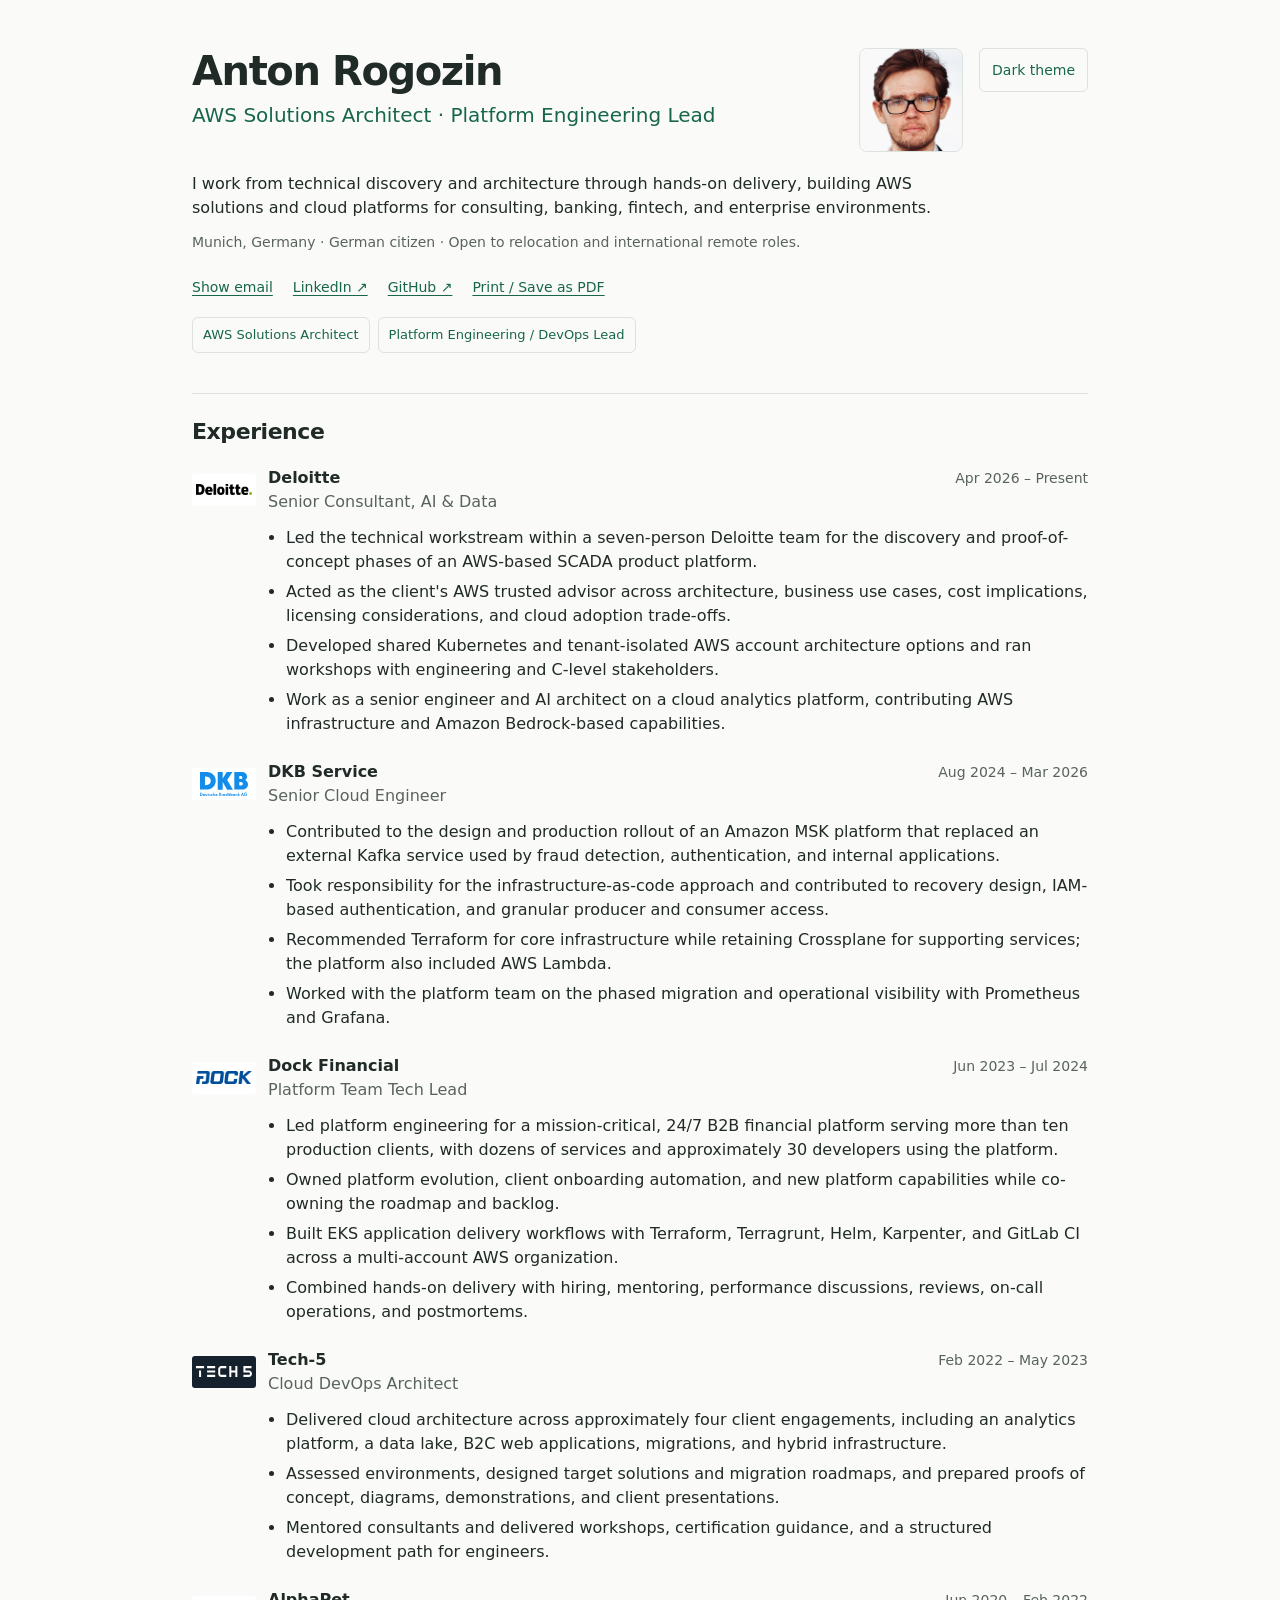
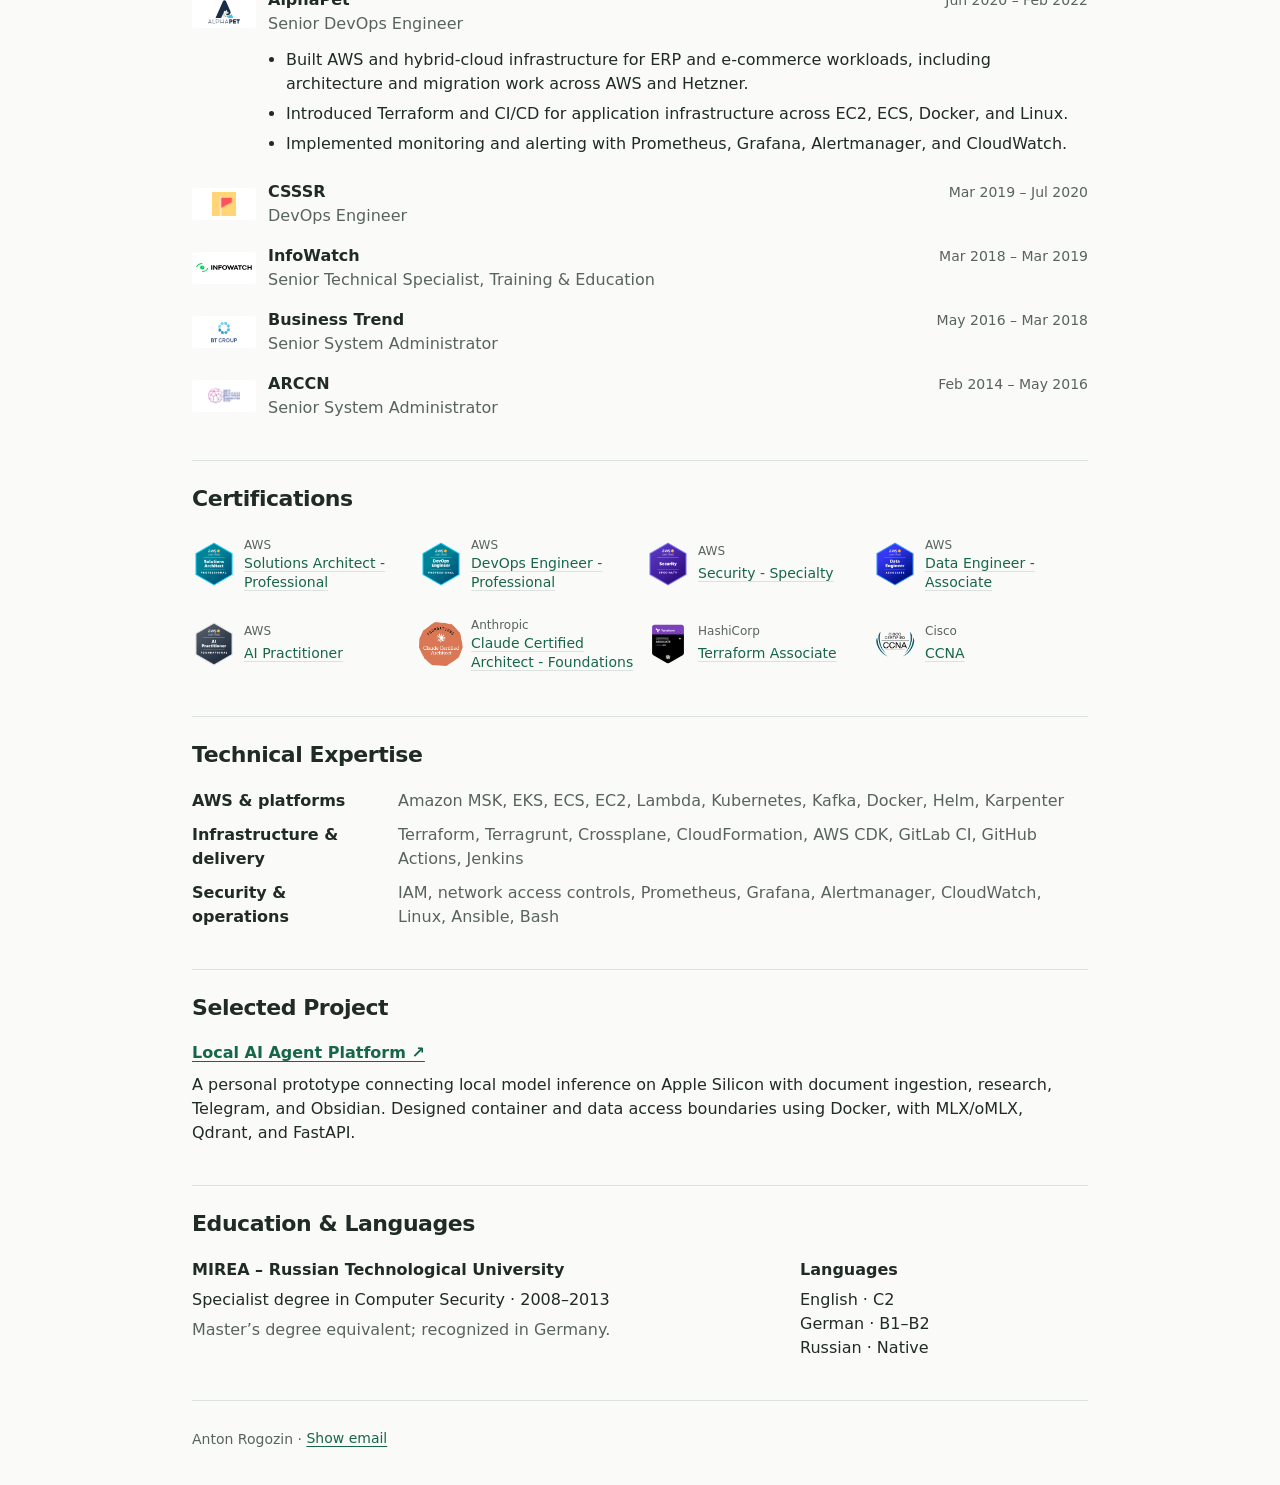
==== index.html @ 915482ad "feat: enrich role-focused CV experience" ====
<!doctype html>
<html lang="en">
  <head>
    <meta charset="utf-8">
    <meta name="viewport" content="width=device-width, initial-scale=1">
    <meta name="description" content="Anton Rogozin - AWS Solutions Architect and Platform Engineering Lead with hands-on cloud delivery and technical leadership experience.">
    <meta name="theme-color" content="#0b0f14">
    <meta http-equiv="Content-Security-Policy" content="default-src 'self'; script-src 'self'; style-src 'self'; img-src 'self' data:; font-src 'self'; connect-src 'none'; object-src 'none'; base-uri 'self'; form-action 'self'; upgrade-insecure-requests">
    <meta property="og:type" content="profile">
    <meta property="og:title" content="Anton Rogozin - AWS Solutions Architect and Platform Engineering Lead">
    <meta property="og:description" content="AWS solution architecture, platform engineering, DevOps leadership, and hands-on cloud delivery.">
    <meta property="og:url" content="https://aarogozin.github.io/cv/">
    <meta name="twitter:card" content="summary">
    <title>Anton Rogozin - AWS Solutions Architect and Platform Engineering Lead</title>
    <link rel="icon" href="favicon.svg" type="image/svg+xml">
    <link rel="stylesheet" href="styles.css?v=3">
    <script defer src="app.js"></script>
  </head>
  <body>
    <a class="skip-link" href="#main">Skip to content</a>
    <main id="main" class="resume">
      <header class="profile" id="top">
        <div class="profile-heading"><div><h1>Anton Rogozin</h1><p class="subtitle">AWS Solutions Architect · Platform Engineering Lead</p></div><div class="profile-actions"><img class="profile-photo" src="assets/profile/anton-rogozin.png" alt="Portrait of Anton Rogozin" width="852" height="1052" decoding="async" fetchpriority="high"><button class="theme-toggle" type="button" aria-label="Switch to dark theme" aria-pressed="false">Dark theme</button></div></div>
        <p class="intro">I work from technical discovery and architecture through hands-on delivery, building AWS solutions and cloud platforms for consulting, banking, fintech, and enterprise environments.</p>
        <p class="location">Munich, Germany · German citizen · Open to relocation and international remote roles.</p>
        <div class="contacts"><button type="button" class="email-button">Show email</button><a href="https://www.linkedin.com/in/anton-rogozin" target="_blank" rel="noopener noreferrer">LinkedIn ↗</a><a href="https://github.com/aarogozin" target="_blank" rel="noopener noreferrer">GitHub ↗</a><button type="button" class="print-button">Print / Save as PDF</button></div>
        <nav class="versions" aria-label="Focused CV versions"><a href="solutions-architect.html">AWS Solutions Architect</a><a href="platform-engineering.html">Platform Engineering / DevOps Lead</a></nav>
      </header>
      <section id="experience" aria-labelledby="experience-title"><h2 id="experience-title">Experience</h2>
        <article class="role">
          <div class="role-heading"><span class="company-logo"><img src="assets/companies/deloitte.png" alt="" width="64" height="32" loading="lazy"></span><div class="role-title"><h3>Deloitte</h3><p>Senior Consultant, AI & Data</p></div><p class="dates">Apr 2026 – Present</p></div>
          <ul><li>Led the technical workstream within a seven-person Deloitte team for the discovery and proof-of-concept phases of an AWS-based SCADA product platform.</li><li>Acted as the client's AWS trusted advisor across architecture, business use cases, cost implications, licensing considerations, and cloud adoption trade-offs.</li><li>Developed shared Kubernetes and tenant-isolated AWS account architecture options and ran workshops with engineering and C-level stakeholders.</li><li>Work as a senior engineer and AI architect on a cloud analytics platform, contributing AWS infrastructure and Amazon Bedrock-based capabilities.</li></ul>
        </article>
        <article class="role">
          <div class="role-heading"><span class="company-logo"><img src="assets/companies/dkb.svg" alt="" width="64" height="32" loading="lazy"></span><div class="role-title"><h3>DKB Service</h3><p>Senior Cloud Engineer</p></div><p class="dates">Aug 2024 – Mar 2026</p></div>
          <ul><li>Contributed to the design and production rollout of an Amazon MSK platform that replaced an external Kafka service used by fraud detection, authentication, and internal applications.</li><li>Took responsibility for the infrastructure-as-code approach and contributed to recovery design, IAM-based authentication, and granular producer and consumer access.</li><li>Recommended Terraform for core infrastructure while retaining Crossplane for supporting services; the platform also included AWS Lambda.</li><li>Worked with the platform team on the phased migration and operational visibility with Prometheus and Grafana.</li></ul>
        </article>
        <article class="role">
          <div class="role-heading"><span class="company-logo"><img src="assets/companies/dock.png" alt="" width="64" height="32" loading="lazy"></span><div class="role-title"><h3>Dock Financial</h3><p>Platform Team Tech Lead</p></div><p class="dates">Jun 2023 – Jul 2024</p></div>
          <ul><li>Led platform engineering for a mission-critical, 24/7 B2B financial platform serving more than ten production clients, with dozens of services and approximately 30 developers using the platform.</li><li>Owned platform evolution, client onboarding automation, and new platform capabilities while co-owning the roadmap and backlog.</li><li>Built EKS application delivery workflows with Terraform, Terragrunt, Helm, Karpenter, and GitLab CI across a multi-account AWS organization.</li><li>Combined hands-on delivery with hiring, mentoring, performance discussions, reviews, on-call operations, and postmortems.</li></ul>
        </article>
        <article class="role">
          <div class="role-heading"><span class="company-logo logo-dark"><img src="assets/companies/tech5.svg" alt="" width="64" height="32" loading="lazy"></span><div class="role-title"><h3>Tech-5</h3><p>Cloud DevOps Architect</p></div><p class="dates">Feb 2022 – May 2023</p></div>
          <ul><li>Delivered cloud architecture across approximately four client engagements, including an analytics platform, a data lake, B2C web applications, migrations, and hybrid infrastructure.</li><li>Assessed environments, designed target solutions and migration roadmaps, and prepared proofs of concept, diagrams, demonstrations, and client presentations.</li><li>Mentored consultants and delivered workshops, certification guidance, and a structured development path for engineers.</li></ul>
        </article>
        <article class="role">
          <div class="role-heading"><span class="company-logo"><img src="assets/companies/alphapet.svg" alt="" width="64" height="32" loading="lazy"></span><div class="role-title"><h3>AlphaPet</h3><p>Senior DevOps Engineer</p></div><p class="dates">Jun 2020 – Feb 2022</p></div>
          <ul><li>Built AWS and hybrid-cloud infrastructure for ERP and e-commerce workloads, including architecture and migration work across AWS and Hetzner.</li><li>Introduced Terraform and CI/CD for application infrastructure across EC2, ECS, Docker, and Linux.</li><li>Implemented monitoring and alerting with Prometheus, Grafana, Alertmanager, and CloudWatch.</li></ul>
        </article>
        <div class="earlier-roles">
          <article class="role-heading earlier-role"><span class="company-logo"><img src="assets/companies/csssr.png" alt="" width="64" height="32" loading="lazy"></span><div class="role-title"><h3>CSSSR</h3><p>DevOps Engineer</p></div><p class="dates">Mar 2019 – Jul 2020</p></article>
          <article class="role-heading earlier-role"><span class="company-logo"><img src="assets/companies/infowatch.svg" alt="" width="64" height="32" loading="lazy"></span><div class="role-title"><h3>InfoWatch</h3><p>Senior Technical Specialist, Training & Education</p></div><p class="dates">Mar 2018 – Mar 2019</p></article>
          <article class="role-heading earlier-role"><span class="company-logo"><img src="assets/companies/business-trend.png" alt="" width="64" height="32" loading="lazy"></span><div class="role-title"><h3>Business Trend</h3><p>Senior System Administrator</p></div><p class="dates">May 2016 – Mar 2018</p></article>
          <article class="role-heading earlier-role"><span class="company-logo"><img src="assets/companies/arccn.png" alt="" width="64" height="32" loading="lazy"></span><div class="role-title"><h3>ARCCN</h3><p>Senior System Administrator</p></div><p class="dates">Feb 2014 – May 2016</p></article>
        </div>
      </section>
      <section id="credentials" aria-labelledby="credentials-title"><h2 id="credentials-title">Certifications</h2><div class="certifications"><ul>
              <li><a class="cert-card" href="https://www.credly.com/org/amazon-web-services/badge/aws-certified-solutions-architect-professional" target="_blank" rel="noopener noreferrer"><span class="badge-image"><img src="assets/badges/aws-solutions-architect.png" alt="" width="600" height="600" loading="lazy"></span><strong>AWS</strong><span>Solutions Architect - Professional</span></a></li>
              <li><a class="cert-card" href="https://www.credly.com/org/amazon-web-services/badge/aws-certified-devops-engineer-professional" target="_blank" rel="noopener noreferrer"><span class="badge-image"><img src="assets/badges/aws-devops.png" alt="" width="600" height="600" loading="lazy"></span><strong>AWS</strong><span>DevOps Engineer - Professional</span></a></li>
              <li><a class="cert-card" href="https://www.credly.com/org/amazon-web-services/badge/aws-certified-security-specialty" target="_blank" rel="noopener noreferrer"><span class="badge-image"><img src="assets/badges/aws-security.png" alt="" width="600" height="600" loading="lazy"></span><strong>AWS</strong><span>Security - Specialty</span></a></li>
              <li><a class="cert-card" href="https://www.credly.com/org/amazon-web-services/badge/aws-certified-data-engineer-associate" target="_blank" rel="noopener noreferrer"><span class="badge-image"><img src="assets/badges/aws-data-engineer.png" alt="" width="600" height="600" loading="lazy"></span><strong>AWS</strong><span>Data Engineer - Associate</span></a></li>
              <li><a class="cert-card" href="https://www.credly.com/org/amazon-web-services/badge/aws-certified-ai-practitioner" target="_blank" rel="noopener noreferrer"><span class="badge-image"><img src="assets/badges/aws-ai-practitioner.png" alt="" width="600" height="600" loading="lazy"></span><strong>AWS</strong><span>AI Practitioner</span></a></li>
              <li><a class="cert-card" href="https://www.credly.com/org/anthropic/badge/claude-certified-architect-foundations" target="_blank" rel="noopener noreferrer"><span class="badge-image"><img src="assets/badges/claude-architect-foundations.png" alt="" width="604" height="604" loading="lazy"></span><strong>Anthropic</strong><span>Claude Certified Architect - Foundations</span></a></li>
              <li><a class="cert-card" href="https://developer.hashicorp.com/certifications/infrastructure-automation" target="_blank" rel="noopener noreferrer"><span class="badge-image badge-wide"><img src="assets/badges/terraform.png" alt="" width="672" height="352" loading="lazy"></span><strong>HashiCorp</strong><span>Terraform Associate</span></a></li>
              <li><a class="cert-card" href="https://www.credly.com/org/cisco/badge/ccna" target="_blank" rel="noopener noreferrer"><span class="badge-image"><img src="assets/badges/ccna.png" alt="" width="600" height="600" loading="lazy"></span><strong>Cisco</strong><span>CCNA</span></a></li>
            </ul></div></section>
      <section id="expertise" aria-labelledby="expertise-title"><h2 id="expertise-title">Technical Expertise</h2>
        <dl class="expertise">
          <div><dt>AWS & platforms</dt><dd>Amazon MSK, EKS, ECS, EC2, Lambda, Kubernetes, Kafka, Docker, Helm, Karpenter</dd></div>
          <div><dt>Infrastructure & delivery</dt><dd>Terraform, Terragrunt, Crossplane, CloudFormation, AWS CDK, GitLab CI, GitHub Actions, Jenkins</dd></div>
          <div><dt>Security & operations</dt><dd>IAM, network access controls, Prometheus, Grafana, Alertmanager, CloudWatch, Linux, Ansible, Bash</dd></div>
        </dl>
      </section>
      <section id="projects" aria-labelledby="projects-title"><h2 id="projects-title">Selected Project</h2>
        <h3><a href="https://github.com/aarogozin/mlx-to-isolated-hermes" target="_blank" rel="noopener noreferrer">Local AI Agent Platform ↗</a></h3>
        <p>A personal prototype connecting local model inference on Apple Silicon with document ingestion, research, Telegram, and Obsidian. Designed container and data access boundaries using Docker, with MLX/oMLX, Qdrant, and FastAPI.</p>
      </section>
      <section id="education" aria-labelledby="education-title"><h2 id="education-title">Education & Languages</h2>
        <div class="education-grid"><div><h3>MIREA – Russian Technological University</h3><p>Specialist degree in Computer Security · 2008–2013</p><p class="muted">Master’s degree equivalent; recognized in Germany.</p></div><div><h3>Languages</h3><p>English · C2<br>German · B1–B2<br>Russian · Native</p></div></div>
      </section>
      <footer><p>Anton Rogozin · <button type="button" class="email-button">Show email</button></p></footer>
    </main>
  </body>
</html>
---- styles.css ----
:root {
  color-scheme: light;
  --bg: #fafbf9; --text: #202a26; --muted: #59635e; --accent: #17664c;
  --visited: #535b78; --line: #dce2dd; --hover: #eef3ef;
  --space-section: 40px;
  font-family: system-ui, -apple-system, BlinkMacSystemFont, "Segoe UI", sans-serif;
}
:root[data-theme="dark"] {
  color-scheme: dark;
  --bg: #141b18; --text: #e6ece8; --muted: #aab8b0; --accent: #8ed3b4;
  --visited: #b8bfdc; --line: #35423a; --hover: #233229;
}
* { box-sizing: border-box; }
body { margin: 0; background: var(--bg); color: var(--text); font-size: 16px; line-height: 1.5; }
.resume { max-width: 960px; margin: 0 auto; padding: 48px 32px 24px; }
a { color: var(--accent); text-decoration-thickness: 1px; text-underline-offset: 3px; }
a:visited { color: var(--visited); }
a:hover { text-decoration-thickness: 2px; }
button { font: inherit; color: var(--accent); background: transparent; cursor: pointer; }
a:focus-visible, button:focus-visible { outline: 2px solid var(--accent); outline-offset: 4px; border-radius: 2px; }
.skip-link { position: fixed; top: -80px; left: 16px; padding: 12px; background: var(--bg); z-index: 2; }
.skip-link:focus { top: 12px; }
h1, h2, h3, p { margin: 0; }
h1 { font-size: 40px; line-height: 1.15; letter-spacing: -.035em; font-weight: 700; }
h2 { font-size: 22px; line-height: 1.25; letter-spacing: -.02em; margin-bottom: 20px; }
h3 { font-size: 16px; line-height: 1.5; font-weight: 650; }
.profile-heading { display: flex; justify-content: space-between; gap: 24px; align-items: flex-start; }
.profile-actions { display: flex; align-items: flex-start; gap: 16px; flex-shrink: 0; }
.profile-photo { width: 104px; height: 104px; display: block; object-fit: cover; object-position: 50% 34%; border-radius: 8px; border: 1px solid var(--line); background: #fff; }
.subtitle { font-size: 20px; color: var(--accent); margin-top: 6px; }
.theme-toggle { border: 1px solid var(--line); border-radius: 6px; padding: 8px 12px; min-height: 44px; white-space: nowrap; font-size: 14px; }
.theme-toggle:hover, .theme-toggle:active { background: var(--hover); }
.intro { max-width: 76ch; margin-top: 20px; }
.location { margin-top: 12px; color: var(--muted); font-size: 14px; max-width: 85ch; }
.contacts { display: flex; flex-wrap: wrap; align-items: center; gap: 0 20px; margin-top: 12px; }
.contacts a, .contacts button, footer .email-button, .print-button { min-height: 44px; display: inline-flex; align-items: center; font-size: 14px; }
.versions { display: flex; flex-wrap: wrap; gap: 8px; margin-top: 8px; }
.versions a { display: inline-flex; align-items: center; min-height: 36px; padding: 5px 10px; border: 1px solid var(--line); border-radius: 6px; font-size: 13px; text-decoration: none; }
.versions a:hover, .versions a[aria-current="page"] { background: var(--hover); border-color: var(--accent); }
.print-button { border: 0; padding: 0; text-decoration: underline; text-underline-offset: 3px; }
.email-button { border: 0; padding: 0; color: var(--accent); background: transparent; cursor: pointer; text-decoration: underline; text-underline-offset: 3px; }
section { margin-top: var(--space-section); padding-top: 24px; border-top: 1px solid var(--line); }
.role + .role { margin-top: 24px; }
.role-heading { display: grid; grid-template-columns: 64px minmax(0, 1fr) auto; align-items: center; gap: 12px; }
.role-title p { color: var(--muted); }
.dates { color: var(--muted); font-size: 14px; font-variant-numeric: tabular-nums; white-space: nowrap; align-self: start; padding-top: 2px; }
.company-logo { width: 64px; height: 32px; padding: 4px; display: flex; justify-content: center; align-items: center; background: #fff; border-radius: 3px; }
.company-logo img { width: 100%; height: 100%; object-fit: contain; }
.logo-dark { background: #15212d; }
.role ul { margin: 12px 0 0 76px; padding-left: 18px; }
.role li + li { margin-top: 6px; }
.earlier-roles { margin-top: 24px; display: grid; gap: 16px; }
.certifications ul { list-style: none; padding: 0; margin: 0; display: grid; grid-template-columns: repeat(4, minmax(0, 1fr)); gap: 16px 12px; }
.cert-card { display: grid; grid-template-columns: 44px minmax(0, 1fr); column-gap: 8px; align-content: center; min-height: 64px; text-decoration: none; }
.cert-card > strong { font-size: 12px; color: var(--muted); font-weight: 500; }
.cert-card > span:last-child { grid-column: 2; font-size: 14px; line-height: 1.35; text-decoration: underline; text-decoration-color: var(--line); text-underline-offset: 3px; }
.cert-card:hover > span:last-child { text-decoration-color: currentColor; }
.badge-image { grid-row: 1 / span 2; width: 44px; height: 44px; align-self: center; display: flex; align-items: center; justify-content: center; overflow: hidden; }
.badge-image img { width: 44px; height: 44px; object-fit: contain; flex-shrink: 0; }
.badge-wide img { width: 84px; }
.expertise { margin: 0; display: grid; gap: 10px; }
.expertise > div { display: grid; grid-template-columns: 190px minmax(0, 1fr); gap: 16px; }
dt { font-weight: 650; }
dd { margin: 0; color: var(--muted); }
#projects > p { margin-top: 8px; }
.education-grid { display: grid; grid-template-columns: 2fr 1fr; gap: 32px; }
.education-grid p { margin-top: 6px; }
.muted { color: var(--muted); }
footer { margin-top: 40px; padding-top: 16px; border-top: 1px solid var(--line); color: var(--muted); font-size: 14px; }
footer a { display: inline-block; min-height: 44px; padding-top: 10px; }
@media (max-width: 900px) {
 .certifications ul { grid-template-columns: repeat(2, minmax(0, 1fr)); }
}
@media (max-width: 600px) {
 .resume { padding: 24px 20px; }
 h1 { font-size: 36px; }
 .profile-heading { gap: 12px; flex-wrap: wrap; }
 .profile-actions { width: 100%; order: -1; justify-content: space-between; align-items: center; }
 .profile-photo { width: 84px; height: 84px; }
 .theme-toggle { font-size: 12px; }
 .subtitle { font-size: 18px; }
 section { margin-top: 32px; padding-top: 20px; }
 .role-heading { grid-template-columns: 64px minmax(0, 1fr); gap: 4px 12px; }
 .company-logo { grid-row: 1 / span 2; }
 .dates { grid-column: 2; font-size: 13px; padding-top: 0; }
 .role ul { margin-left: 0; }
 .certifications ul { grid-template-columns: 1fr; gap: 10px; }
 .cert-card { min-height: 48px; }
 .expertise > div { grid-template-columns: 1fr; gap: 2px; }
 .education-grid { grid-template-columns: 1fr; gap: 20px; }
}
@page { size: A4; margin: 14mm; }
@media print {
 :root, :root[data-theme="dark"] { color-scheme: light; --bg: white; --text: #202a26; --muted: #404b45; --accent: #17664c; --visited: #17664c; --line: #bbb; }
 body { font-size: 10pt; line-height: 1.4; }
 .resume { padding: 0; max-width: none; }
 h1 { font-size: 26pt; }
 h2 { font-size: 14pt; margin-bottom: 10px; }
 h3 { font-size: 10pt; }
 .subtitle { font-size: 13pt; }
 .theme-toggle, .profile-photo, .print-button, .skip-link, .versions, footer { display: none; }
 .intro { margin-top: 10px; }
 .location, .dates, .contacts a { font-size: 9pt; }
 .contacts a { min-height: 0; }
 section { margin-top: 20px; padding-top: 12px; }
 .role + .role { margin-top: 16px; }
 .role, .earlier-role, .cert-card, .expertise > div, .education-grid > div { break-inside: avoid; }
 h2, h3, .role-heading { break-after: avoid; }
 .role ul { margin-top: 6px; }
 .role li + li { margin-top: 3px; }
 .certifications ul { grid-template-columns: repeat(4, minmax(0, 1fr)); gap: 8px; }
 .cert-card > span:last-child { font-size: 9pt; }
 .cert-card > strong { font-size: 8pt; }
 a { color: inherit; text-decoration: none; }
}
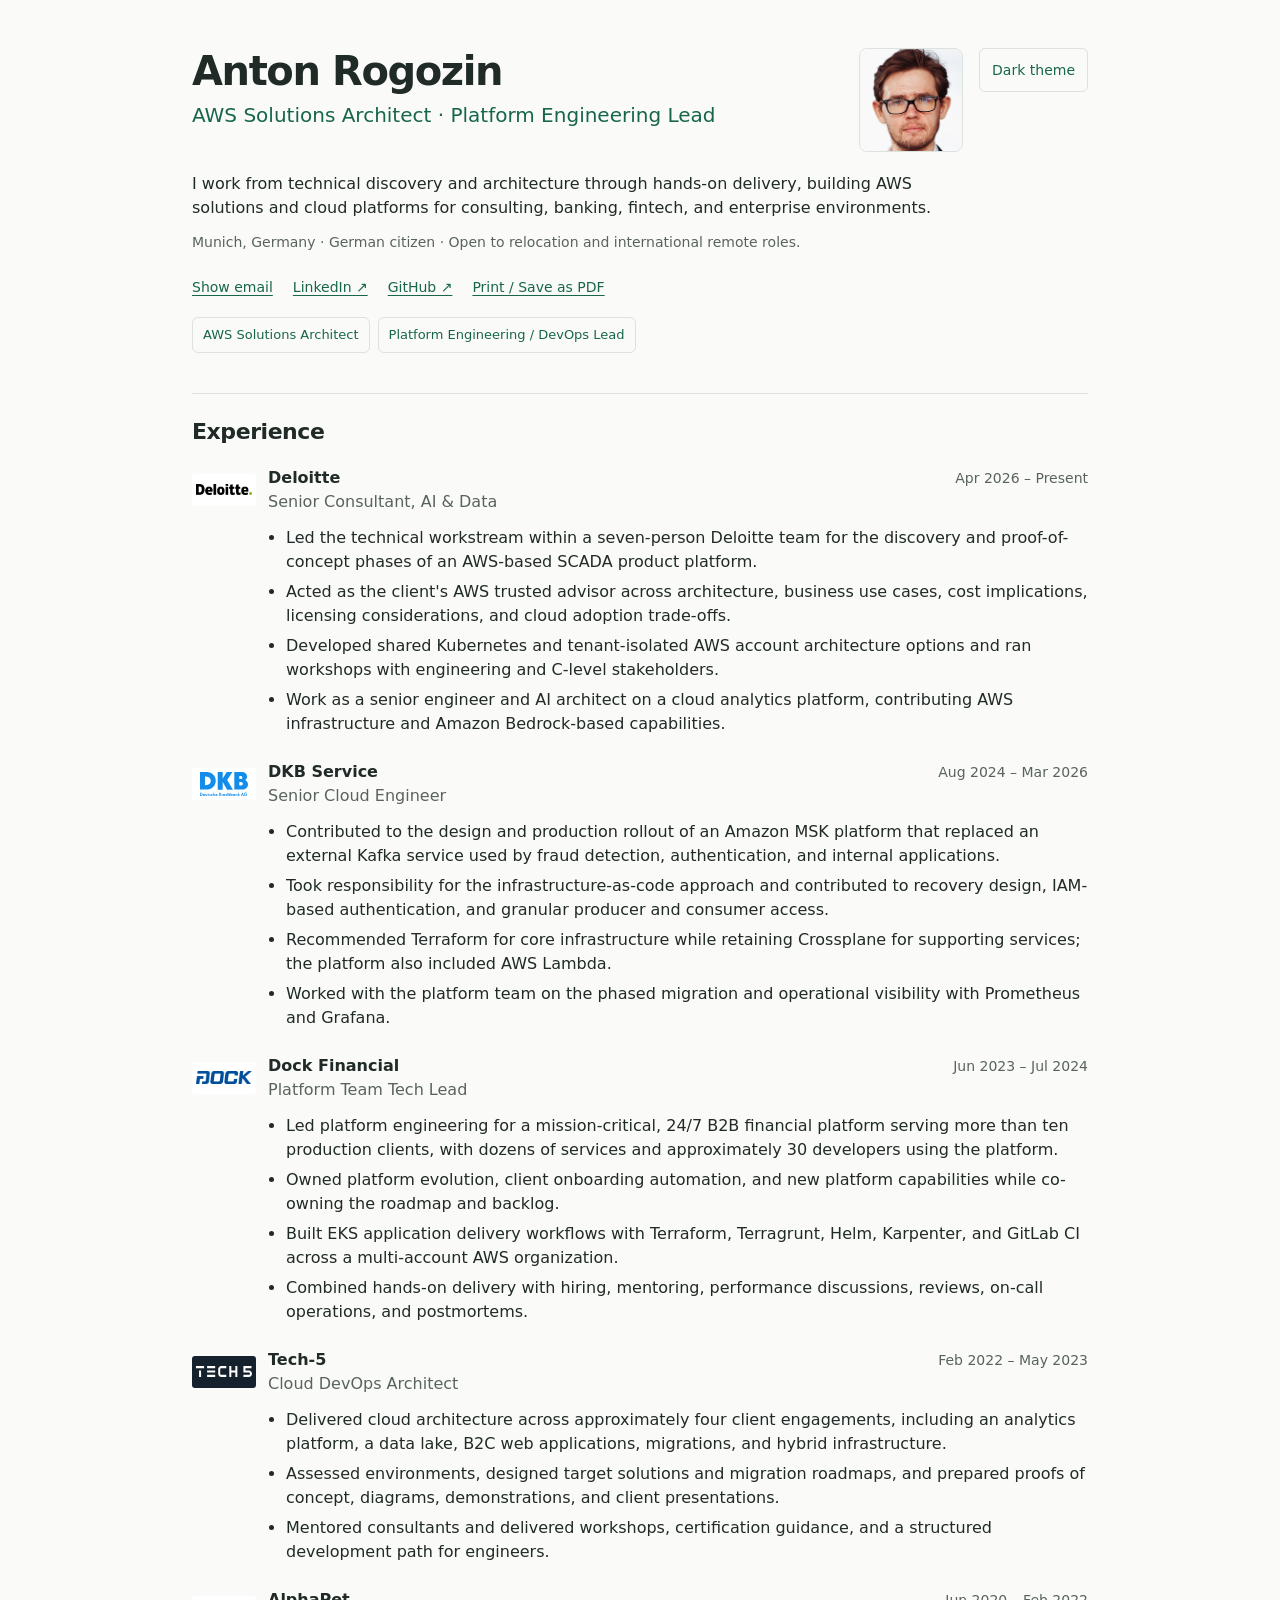
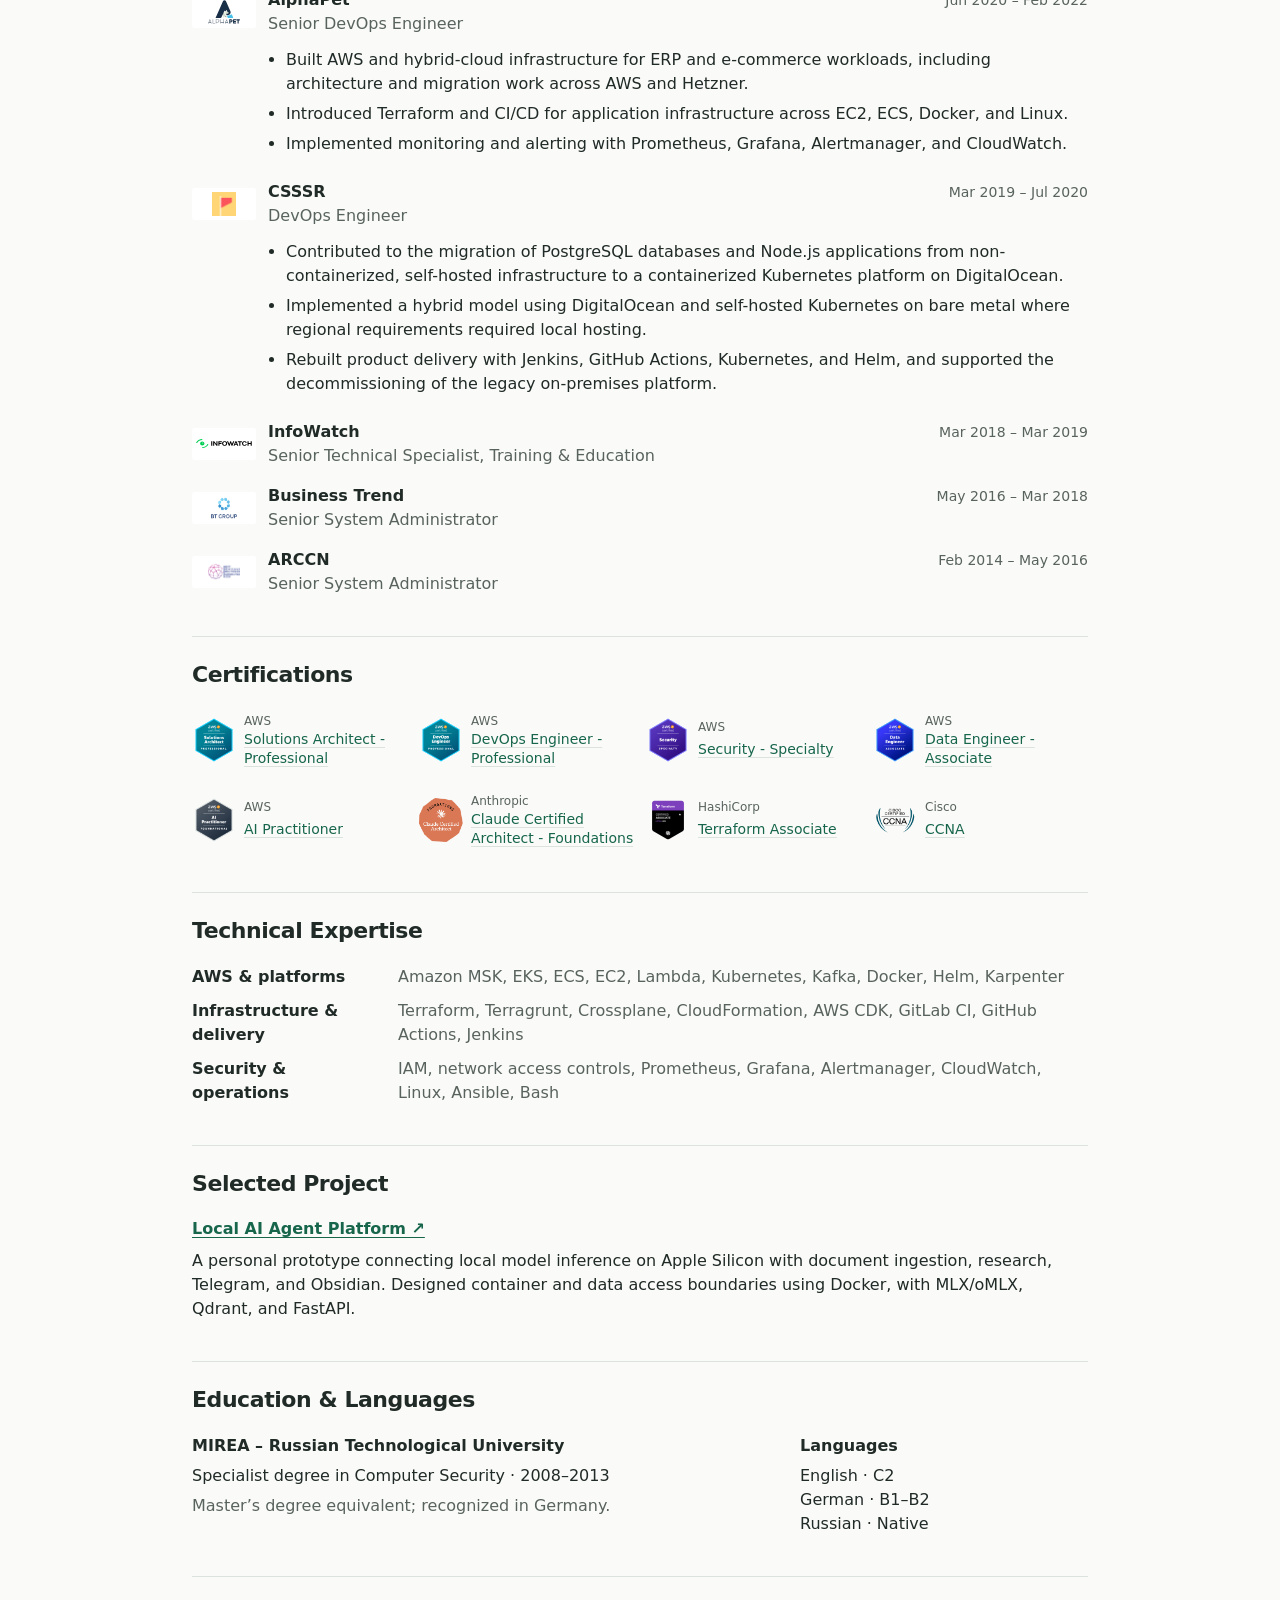
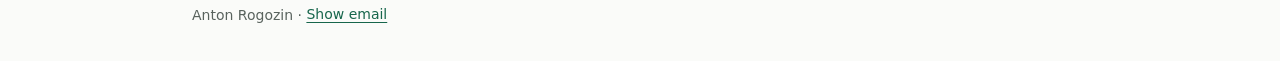
==== commit 25278d62: "feat: expand CSSSR migration experience" ====
--- a/index.html
+++ b/index.html
@@ -47,8 +47,8 @@
           <div class="role-heading"><span class="company-logo"><img src="assets/companies/alphapet.svg" alt="" width="64" height="32" loading="lazy"></span><div class="role-title"><h3>AlphaPet</h3><p>Senior DevOps Engineer</p></div><p class="dates">Jun 2020 – Feb 2022</p></div>
           <ul><li>Built AWS and hybrid-cloud infrastructure for ERP and e-commerce workloads, including architecture and migration work across AWS and Hetzner.</li><li>Introduced Terraform and CI/CD for application infrastructure across EC2, ECS, Docker, and Linux.</li><li>Implemented monitoring and alerting with Prometheus, Grafana, Alertmanager, and CloudWatch.</li></ul>
         </article>
+        <article class="role"><div class="role-heading"><span class="company-logo"><img src="assets/companies/csssr.png" alt="" width="64" height="32" loading="lazy"></span><div class="role-title"><h3>CSSSR</h3><p>DevOps Engineer</p></div><p class="dates">Mar 2019 – Jul 2020</p></div><ul><li>Contributed to the migration of PostgreSQL databases and Node.js applications from non-containerized, self-hosted infrastructure to a containerized Kubernetes platform on DigitalOcean.</li><li>Implemented a hybrid model using DigitalOcean and self-hosted Kubernetes on bare metal where regional requirements required local hosting.</li><li>Rebuilt product delivery with Jenkins, GitHub Actions, Kubernetes, and Helm, and supported the decommissioning of the legacy on-premises platform.</li></ul></article>
         <div class="earlier-roles">
-          <article class="role-heading earlier-role"><span class="company-logo"><img src="assets/companies/csssr.png" alt="" width="64" height="32" loading="lazy"></span><div class="role-title"><h3>CSSSR</h3><p>DevOps Engineer</p></div><p class="dates">Mar 2019 – Jul 2020</p></article>
           <article class="role-heading earlier-role"><span class="company-logo"><img src="assets/companies/infowatch.svg" alt="" width="64" height="32" loading="lazy"></span><div class="role-title"><h3>InfoWatch</h3><p>Senior Technical Specialist, Training & Education</p></div><p class="dates">Mar 2018 – Mar 2019</p></article>
           <article class="role-heading earlier-role"><span class="company-logo"><img src="assets/companies/business-trend.png" alt="" width="64" height="32" loading="lazy"></span><div class="role-title"><h3>Business Trend</h3><p>Senior System Administrator</p></div><p class="dates">May 2016 – Mar 2018</p></article>
           <article class="role-heading earlier-role"><span class="company-logo"><img src="assets/companies/arccn.png" alt="" width="64" height="32" loading="lazy"></span><div class="role-title"><h3>ARCCN</h3><p>Senior System Administrator</p></div><p class="dates">Feb 2014 – May 2016</p></article>
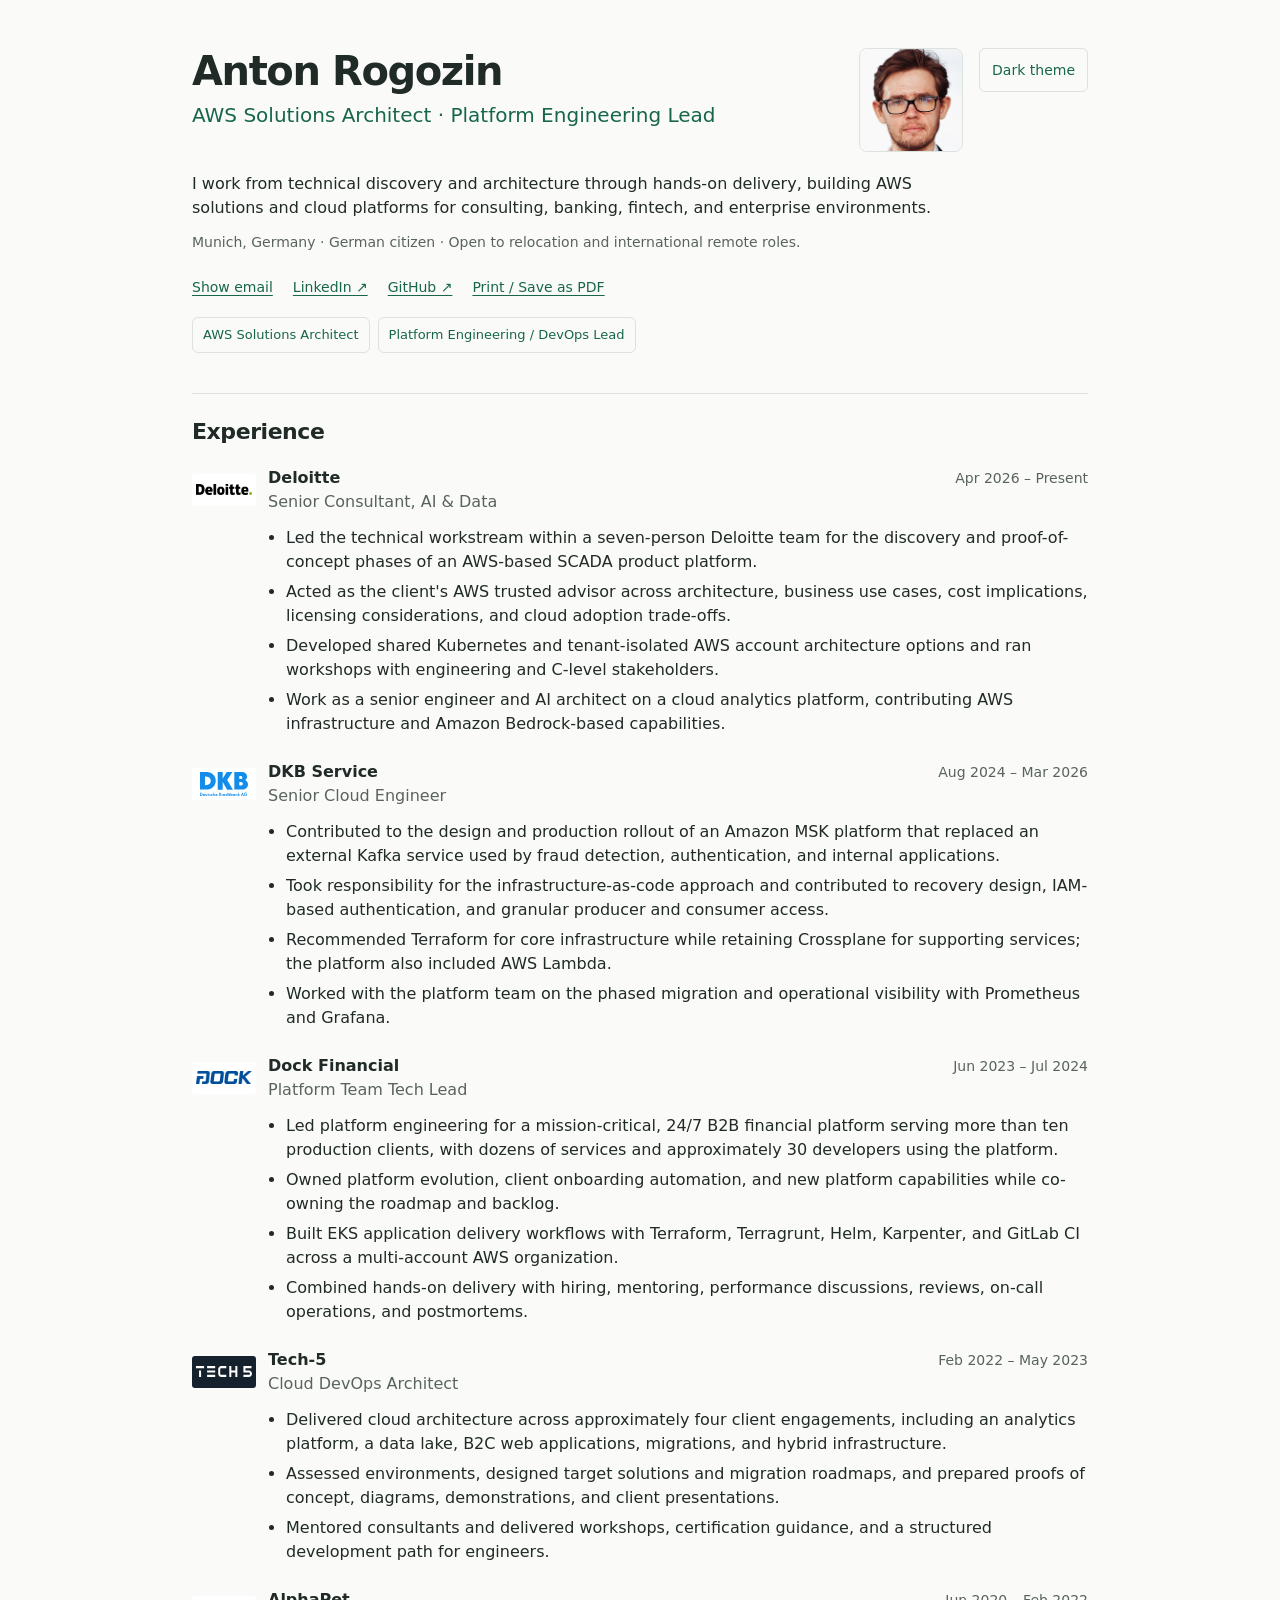
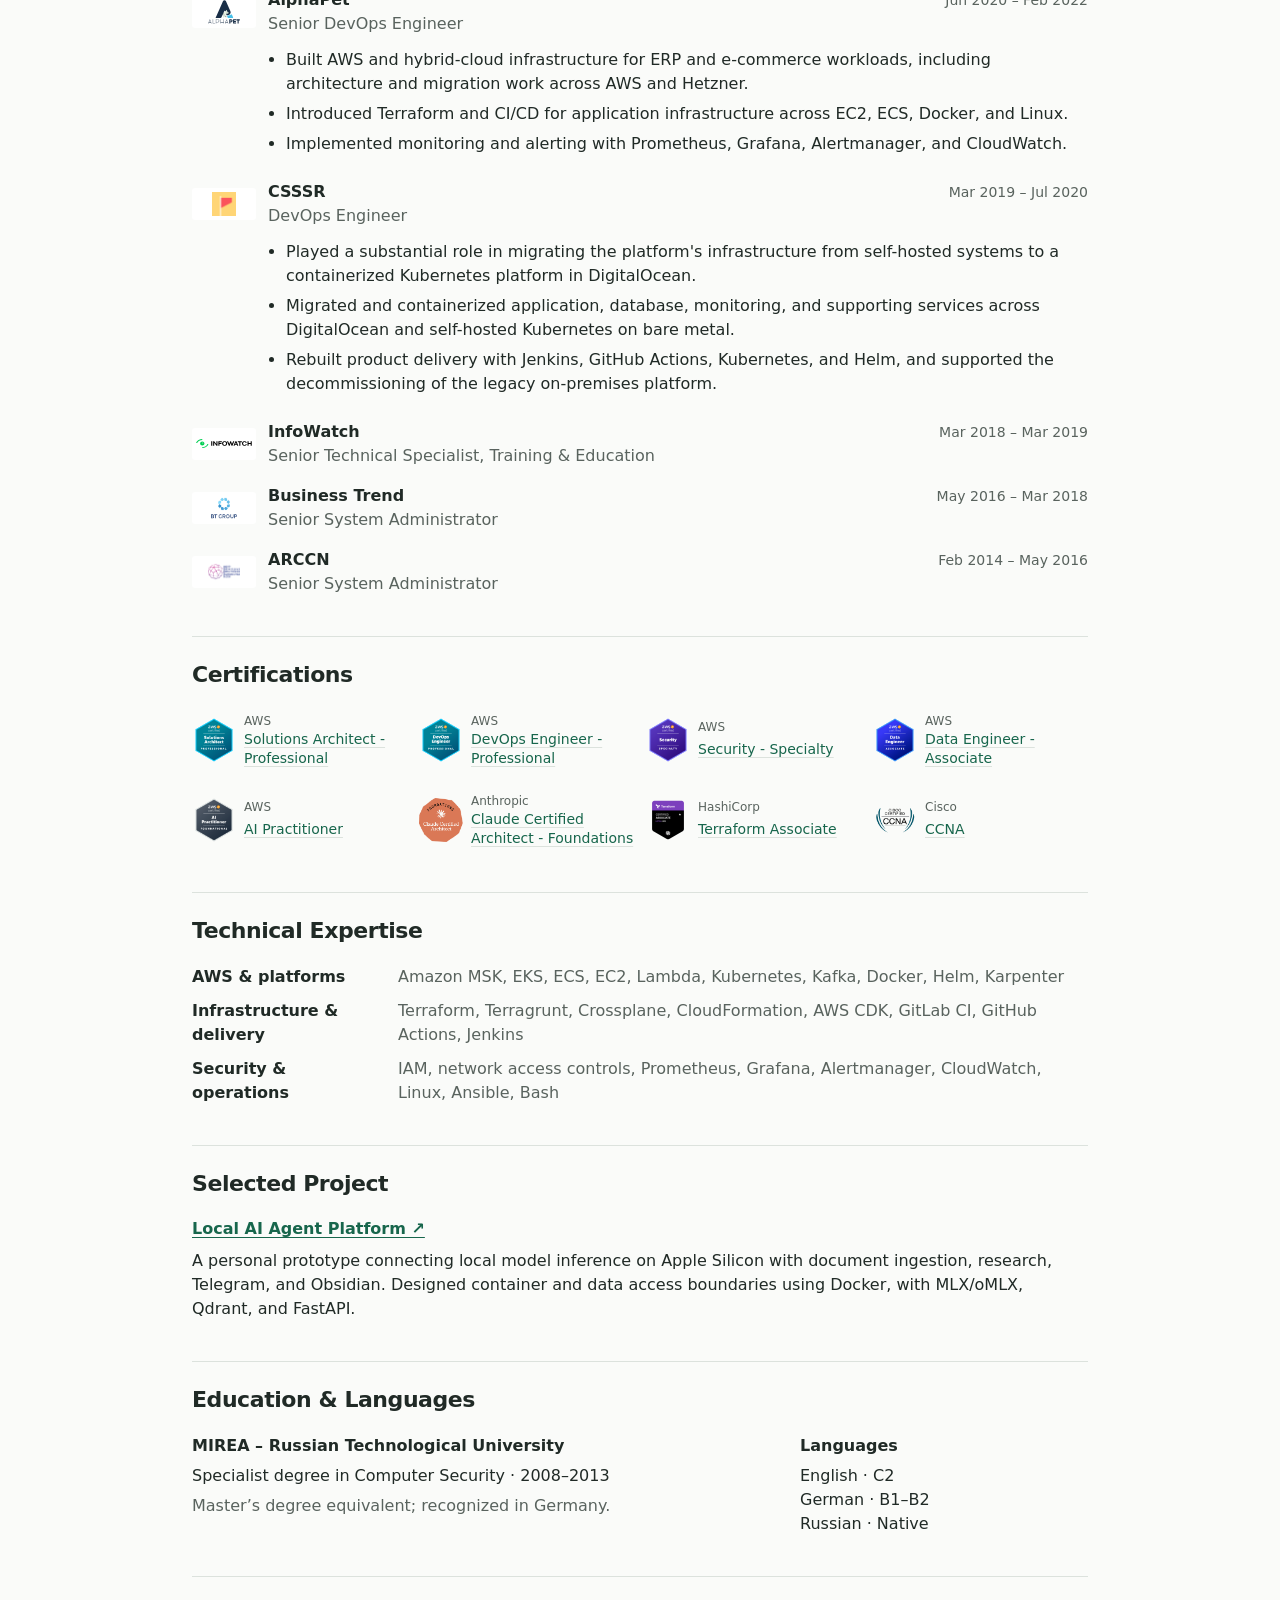
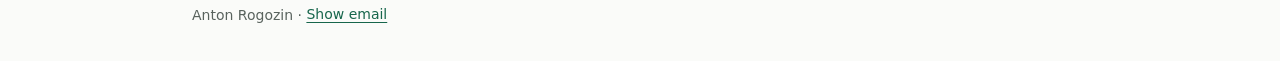
==== commit 6dab3286: "refactor: emphasize CSSSR platform migration scope" ====
--- a/index.html
+++ b/index.html
@@ -47,7 +47,7 @@
           <div class="role-heading"><span class="company-logo"><img src="assets/companies/alphapet.svg" alt="" width="64" height="32" loading="lazy"></span><div class="role-title"><h3>AlphaPet</h3><p>Senior DevOps Engineer</p></div><p class="dates">Jun 2020 – Feb 2022</p></div>
           <ul><li>Built AWS and hybrid-cloud infrastructure for ERP and e-commerce workloads, including architecture and migration work across AWS and Hetzner.</li><li>Introduced Terraform and CI/CD for application infrastructure across EC2, ECS, Docker, and Linux.</li><li>Implemented monitoring and alerting with Prometheus, Grafana, Alertmanager, and CloudWatch.</li></ul>
         </article>
-        <article class="role"><div class="role-heading"><span class="company-logo"><img src="assets/companies/csssr.png" alt="" width="64" height="32" loading="lazy"></span><div class="role-title"><h3>CSSSR</h3><p>DevOps Engineer</p></div><p class="dates">Mar 2019 – Jul 2020</p></div><ul><li>Contributed to the migration of PostgreSQL databases and Node.js applications from non-containerized, self-hosted infrastructure to a containerized Kubernetes platform on DigitalOcean.</li><li>Implemented a hybrid model using DigitalOcean and self-hosted Kubernetes on bare metal where regional requirements required local hosting.</li><li>Rebuilt product delivery with Jenkins, GitHub Actions, Kubernetes, and Helm, and supported the decommissioning of the legacy on-premises platform.</li></ul></article>
+        <article class="role"><div class="role-heading"><span class="company-logo"><img src="assets/companies/csssr.png" alt="" width="64" height="32" loading="lazy"></span><div class="role-title"><h3>CSSSR</h3><p>DevOps Engineer</p></div><p class="dates">Mar 2019 – Jul 2020</p></div><ul><li>Played a substantial role in migrating the platform's infrastructure from self-hosted systems to a containerized Kubernetes platform in DigitalOcean.</li><li>Migrated and containerized application, database, monitoring, and supporting services across DigitalOcean and self-hosted Kubernetes on bare metal.</li><li>Rebuilt product delivery with Jenkins, GitHub Actions, Kubernetes, and Helm, and supported the decommissioning of the legacy on-premises platform.</li></ul></article>
         <div class="earlier-roles">
           <article class="role-heading earlier-role"><span class="company-logo"><img src="assets/companies/infowatch.svg" alt="" width="64" height="32" loading="lazy"></span><div class="role-title"><h3>InfoWatch</h3><p>Senior Technical Specialist, Training & Education</p></div><p class="dates">Mar 2018 – Mar 2019</p></article>
           <article class="role-heading earlier-role"><span class="company-logo"><img src="assets/companies/business-trend.png" alt="" width="64" height="32" loading="lazy"></span><div class="role-title"><h3>Business Trend</h3><p>Senior System Administrator</p></div><p class="dates">May 2016 – Mar 2018</p></article>
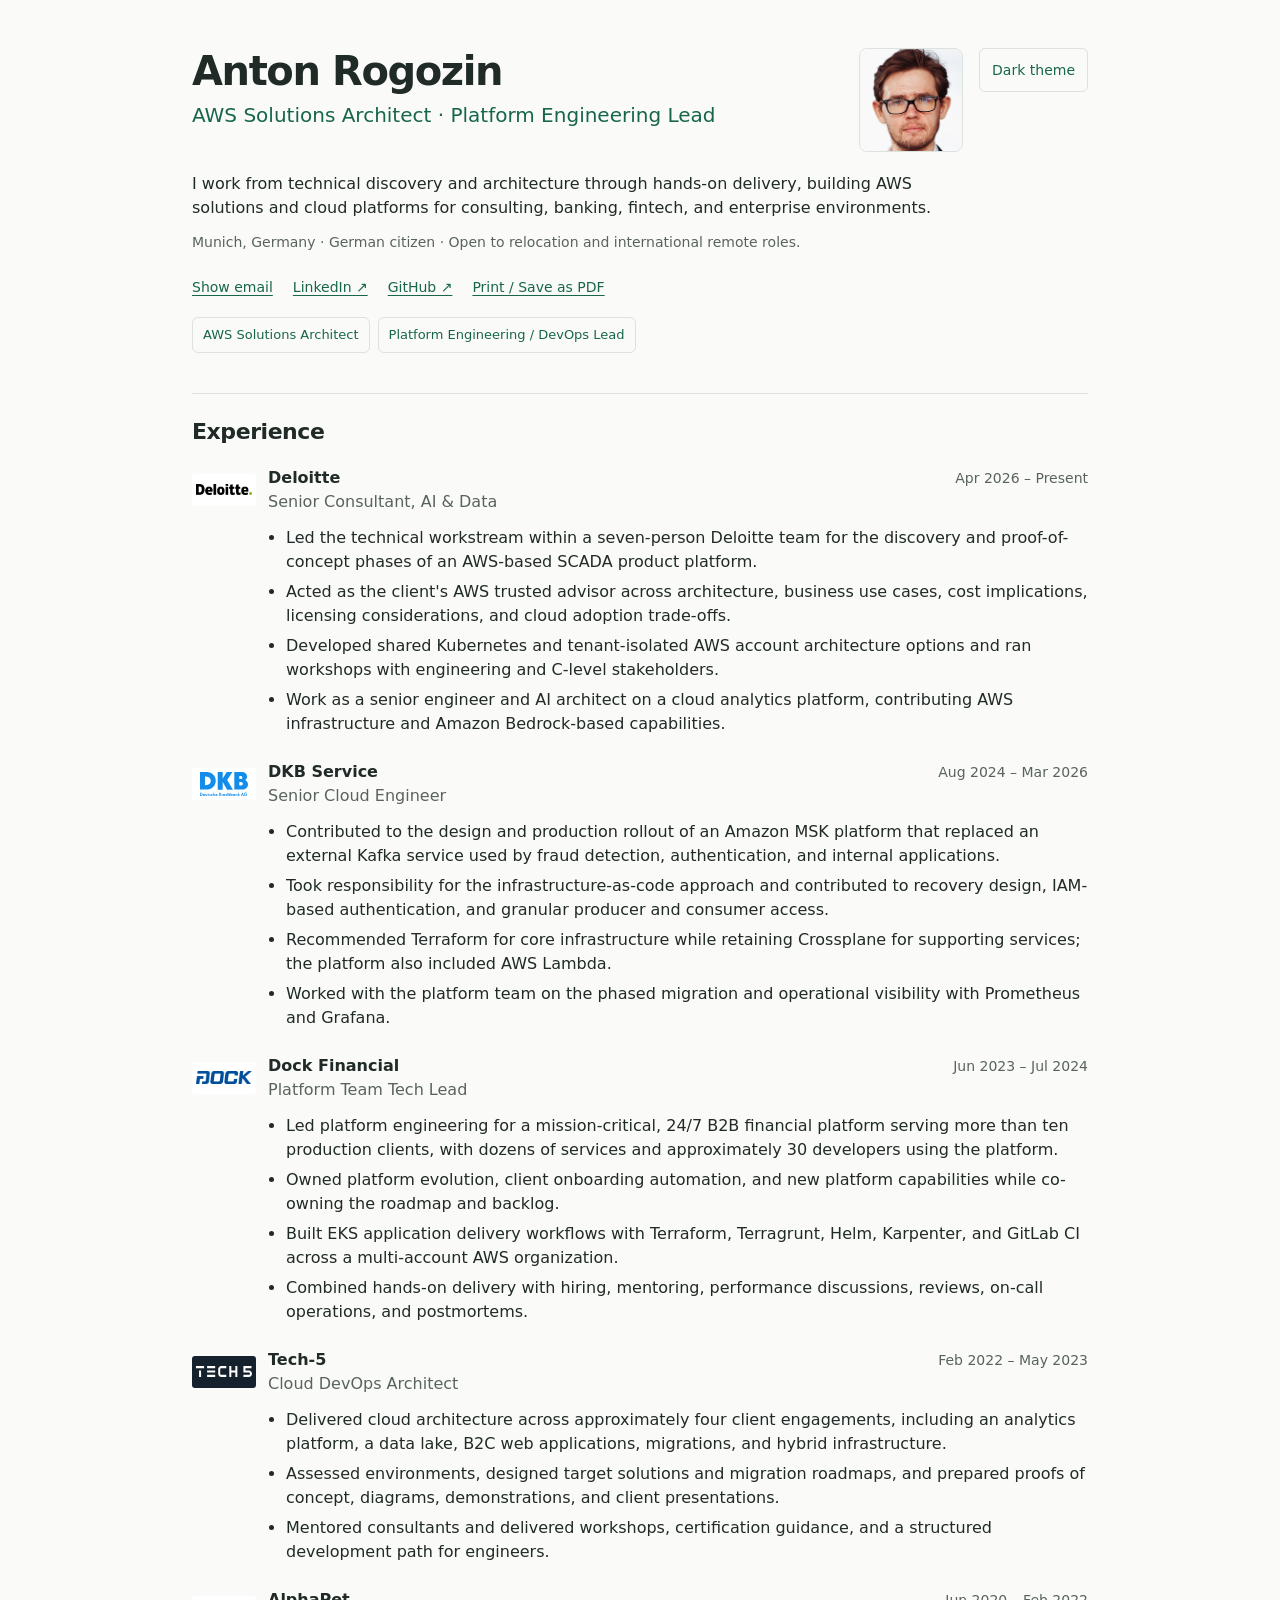
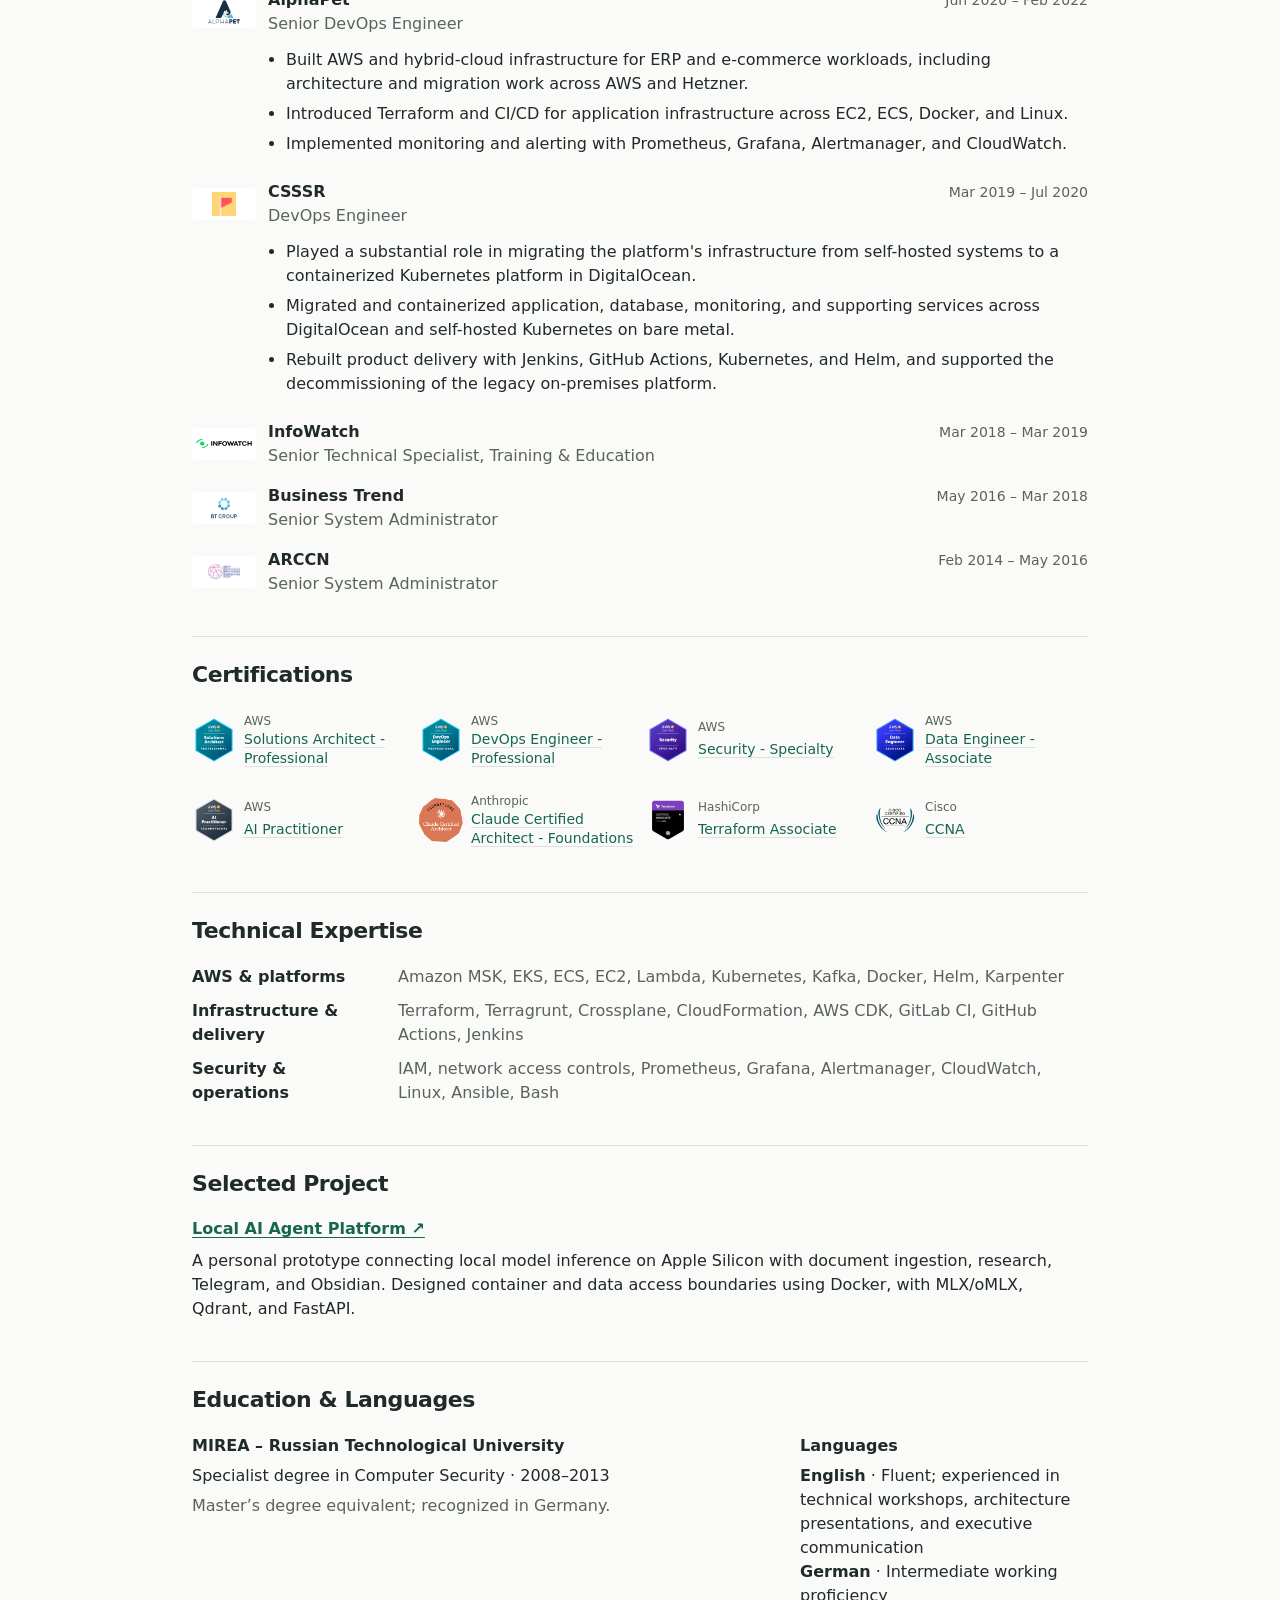
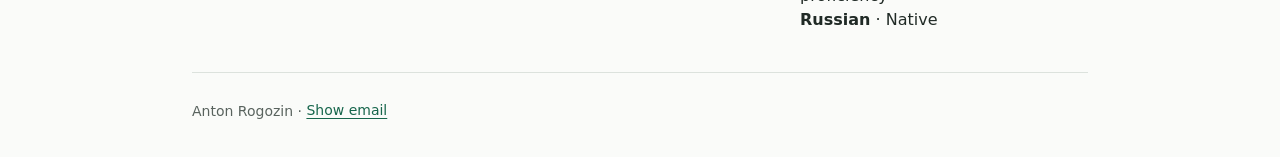
==== commit 31c861b7: "refine language proficiency descriptions" ====
--- a/index.html
+++ b/index.html
@@ -76,7 +76,7 @@
         <p>A personal prototype connecting local model inference on Apple Silicon with document ingestion, research, Telegram, and Obsidian. Designed container and data access boundaries using Docker, with MLX/oMLX, Qdrant, and FastAPI.</p>
       </section>
       <section id="education" aria-labelledby="education-title"><h2 id="education-title">Education & Languages</h2>
-        <div class="education-grid"><div><h3>MIREA – Russian Technological University</h3><p>Specialist degree in Computer Security · 2008–2013</p><p class="muted">Master’s degree equivalent; recognized in Germany.</p></div><div><h3>Languages</h3><p>English · C2<br>German · B1–B2<br>Russian · Native</p></div></div>
+        <div class="education-grid"><div><h3>MIREA – Russian Technological University</h3><p>Specialist degree in Computer Security · 2008–2013</p><p class="muted">Master’s degree equivalent; recognized in Germany.</p></div><div><h3>Languages</h3><p><strong>English</strong> · Fluent; experienced in technical workshops, architecture presentations, and executive communication<br><strong>German</strong> · Intermediate working proficiency<br><strong>Russian</strong> · Native</p></div></div>
       </section>
       <footer><p>Anton Rogozin · <button type="button" class="email-button">Show email</button></p></footer>
     </main>
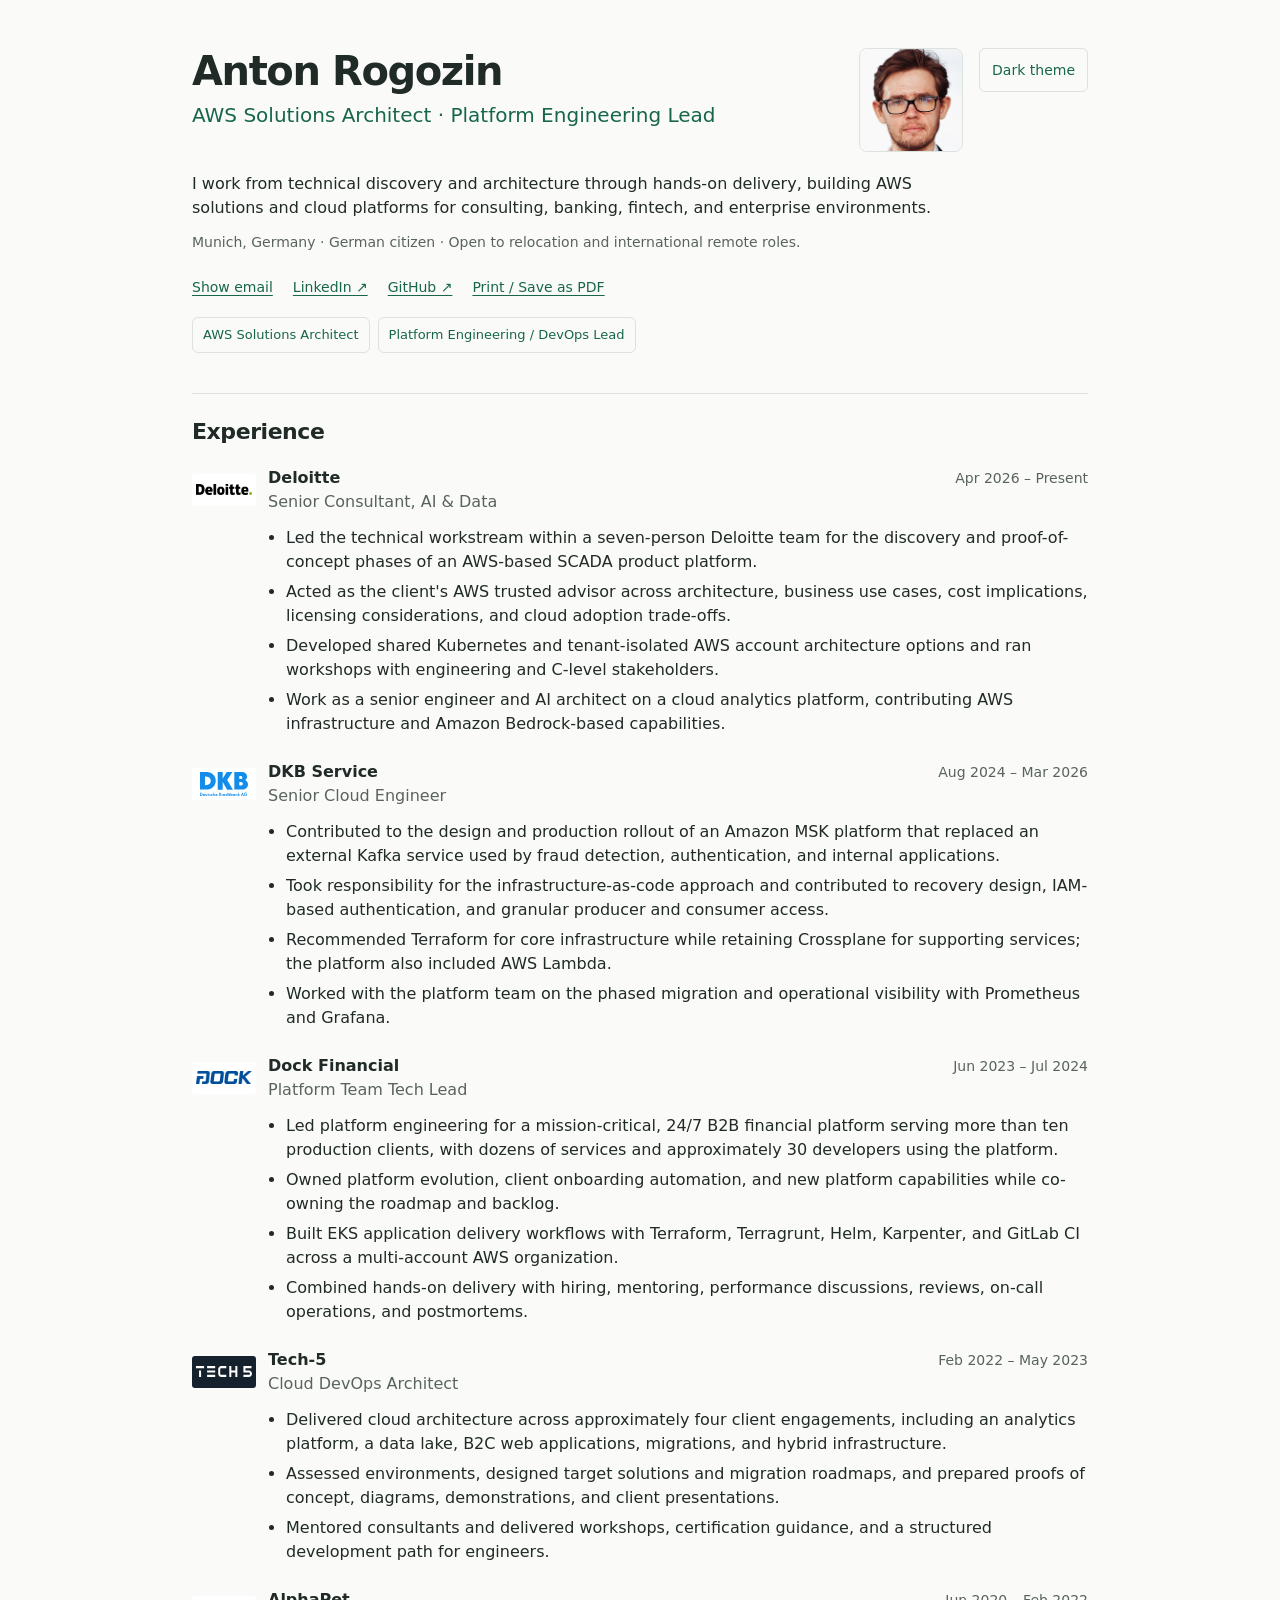
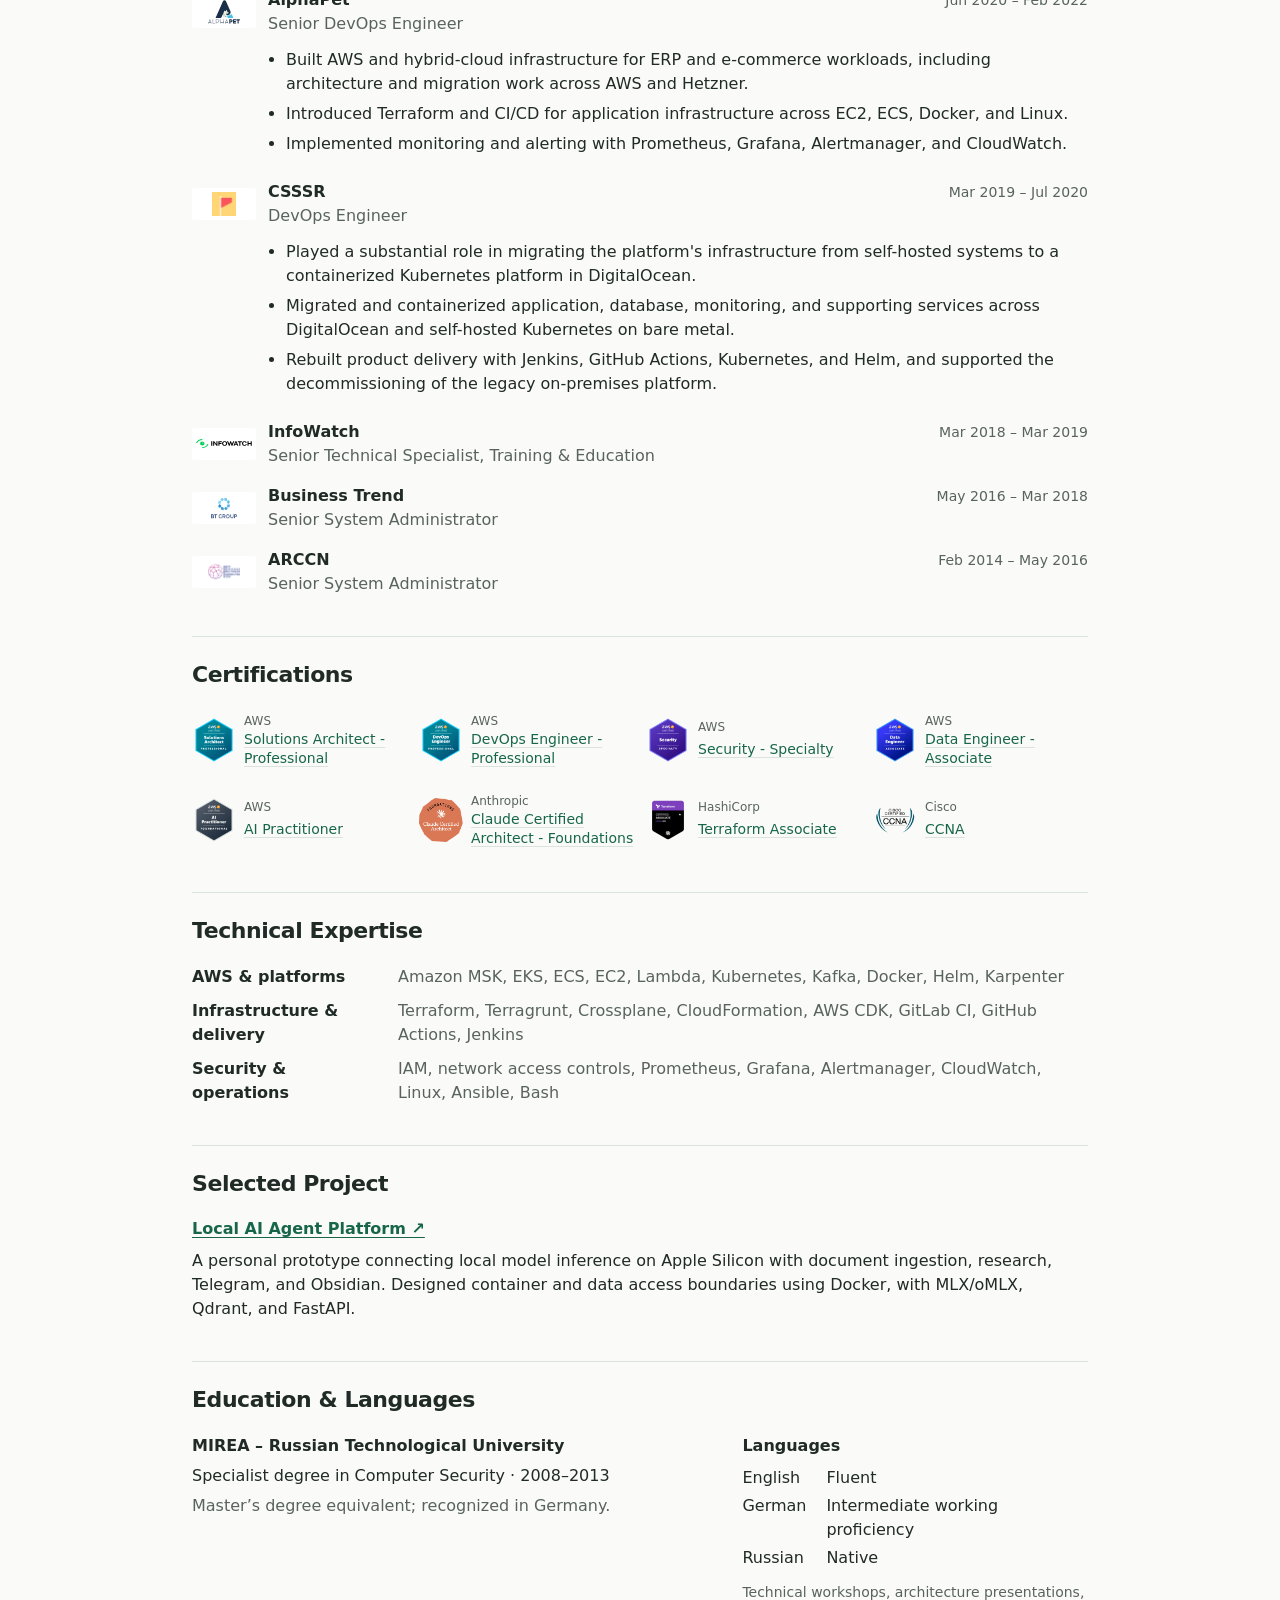
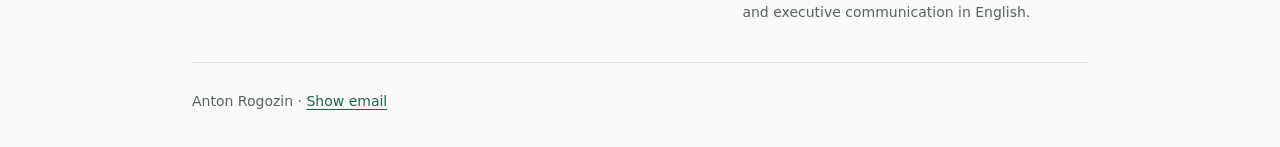
==== commit 657481db: "style(design): simplify language proficiency block" ====
--- a/index.html
+++ b/index.html
@@ -13,7 +13,7 @@
     <meta name="twitter:card" content="summary">
     <title>Anton Rogozin - AWS Solutions Architect and Platform Engineering Lead</title>
     <link rel="icon" href="favicon.svg" type="image/svg+xml">
-    <link rel="stylesheet" href="styles.css?v=3">
+    <link rel="stylesheet" href="styles.css?v=5">
     <script defer src="app.js"></script>
   </head>
   <body>
@@ -76,7 +76,7 @@
         <p>A personal prototype connecting local model inference on Apple Silicon with document ingestion, research, Telegram, and Obsidian. Designed container and data access boundaries using Docker, with MLX/oMLX, Qdrant, and FastAPI.</p>
       </section>
       <section id="education" aria-labelledby="education-title"><h2 id="education-title">Education & Languages</h2>
-        <div class="education-grid"><div><h3>MIREA – Russian Technological University</h3><p>Specialist degree in Computer Security · 2008–2013</p><p class="muted">Master’s degree equivalent; recognized in Germany.</p></div><div><h3>Languages</h3><p><strong>English</strong> · Fluent; experienced in technical workshops, architecture presentations, and executive communication<br><strong>German</strong> · Intermediate working proficiency<br><strong>Russian</strong> · Native</p></div></div>
+        <div class="education-grid"><div><h3>MIREA – Russian Technological University</h3><p>Specialist degree in Computer Security · 2008–2013</p><p class="muted">Master’s degree equivalent; recognized in Germany.</p></div><div class="languages"><h3>Languages</h3><dl class="language-list"><div><dt>English</dt><dd>Fluent</dd></div><div><dt>German</dt><dd>Intermediate working proficiency</dd></div><div><dt>Russian</dt><dd>Native</dd></div></dl><p class="language-note">Technical workshops, architecture presentations, and executive communication in English.</p></div></div>
       </section>
       <footer><p>Anton Rogozin · <button type="button" class="email-button">Show email</button></p></footer>
     </main>
--- a/styles.css
+++ b/styles.css
@@ -63,8 +63,13 @@
 dt { font-weight: 650; }
 dd { margin: 0; color: var(--muted); }
 #projects > p { margin-top: 8px; }
-.education-grid { display: grid; grid-template-columns: 2fr 1fr; gap: 32px; }
+.education-grid { display: grid; grid-template-columns: 3fr 2fr; gap: 32px; }
 .education-grid p { margin-top: 6px; }
+.language-list { margin: 8px 0 0; display: grid; gap: 4px; }
+.language-list > div { display: grid; grid-template-columns: 72px minmax(0, 1fr); gap: 12px; }
+.language-list dt { font-weight: 500; }
+.language-list dd { color: var(--text); }
+.languages .language-note { margin-top: 12px; color: var(--muted); font-size: 14px; line-height: 1.45; }
 .muted { color: var(--muted); }
 footer { margin-top: 40px; padding-top: 16px; border-top: 1px solid var(--line); color: var(--muted); font-size: 14px; }
 footer a { display: inline-block; min-height: 44px; padding-top: 10px; }
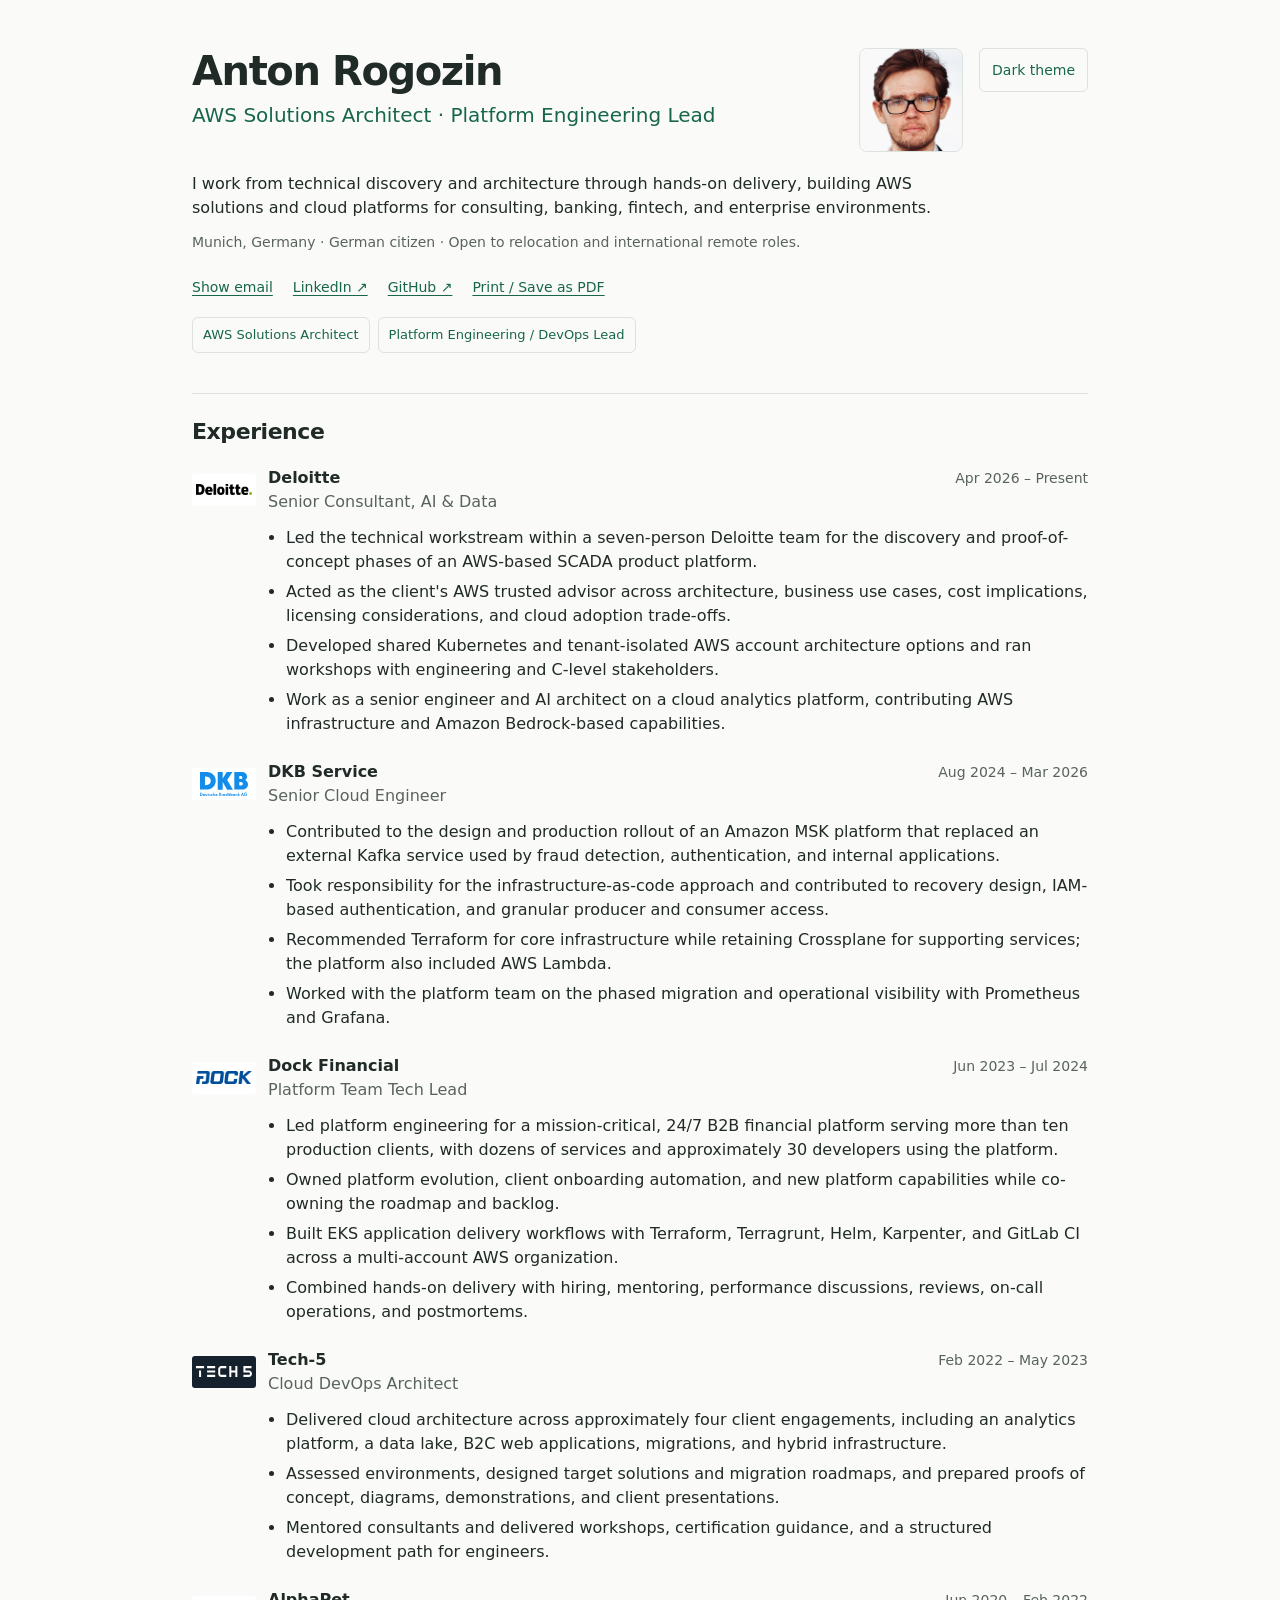
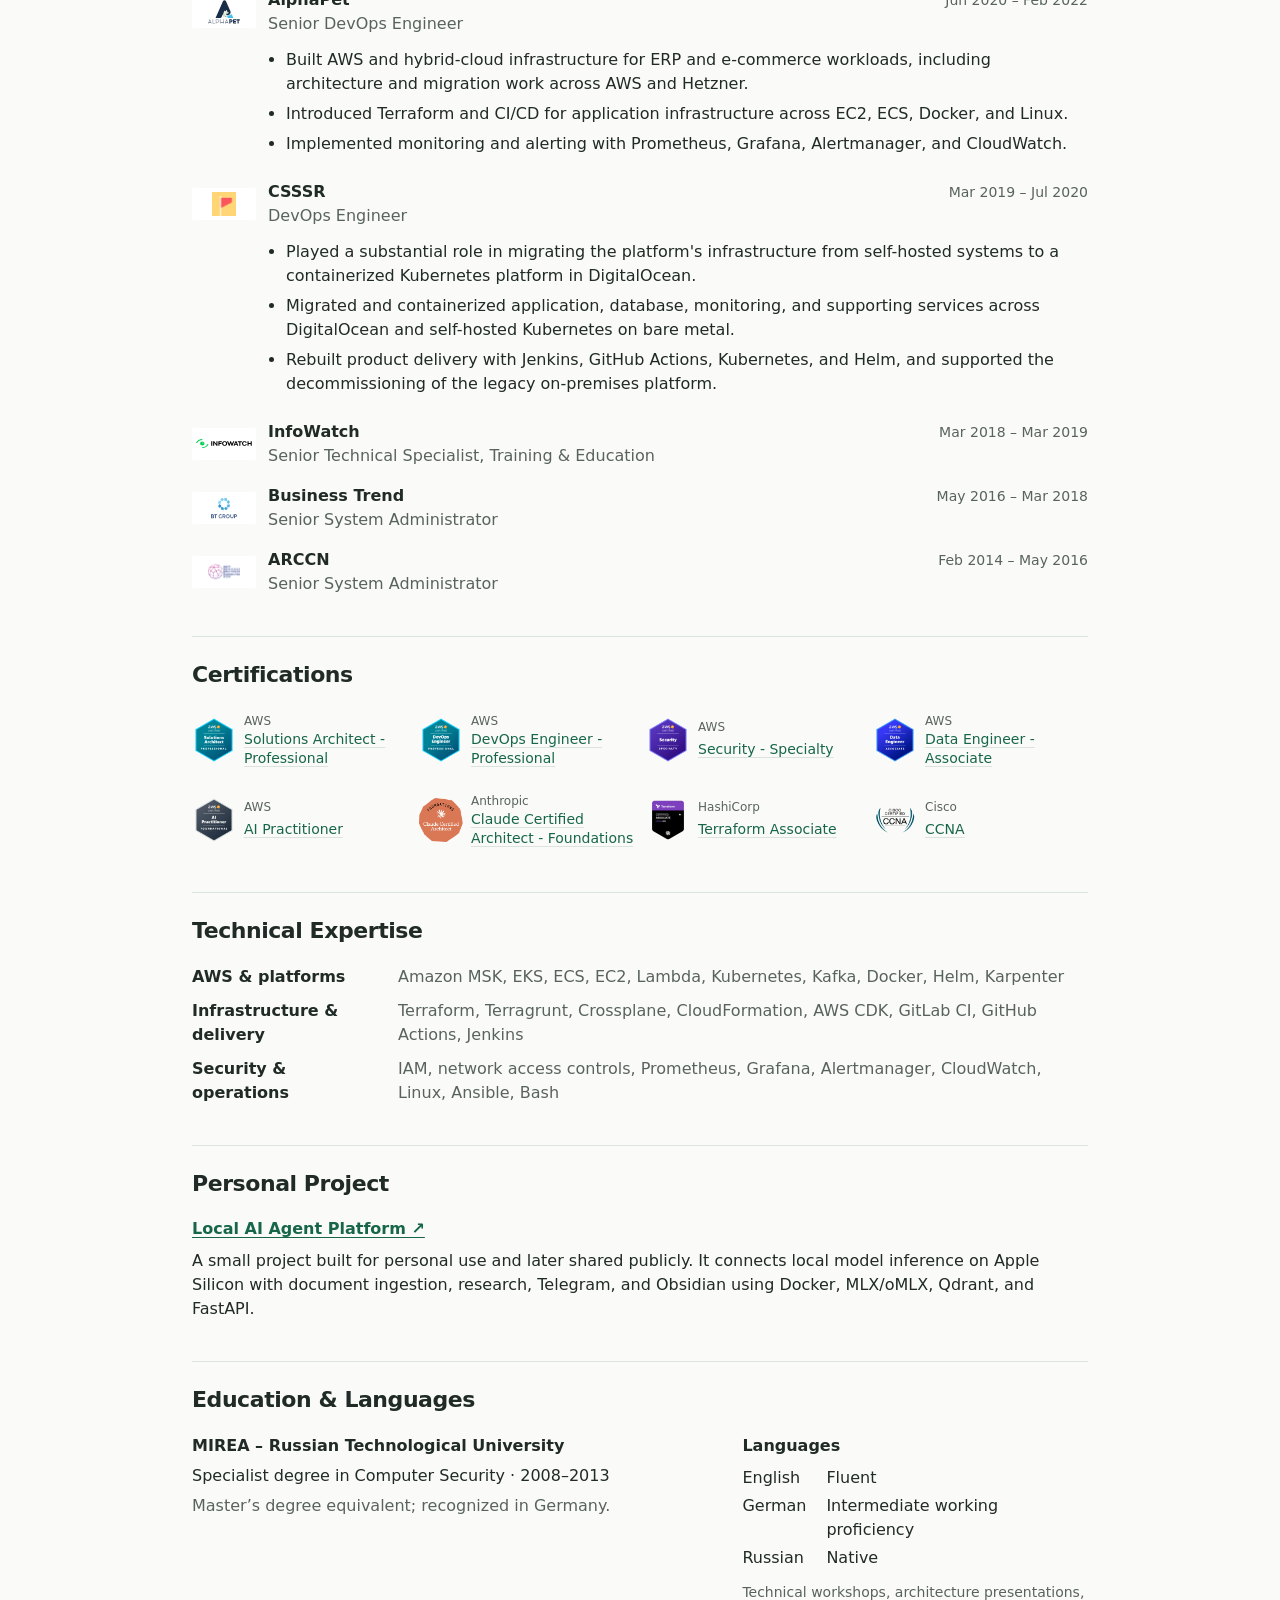
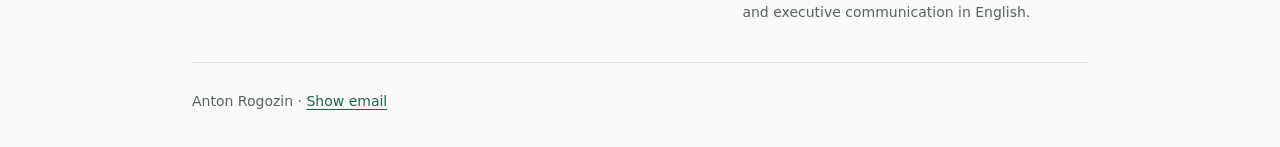
==== commit d7923fae: "refine personal project positioning" ====
--- a/index.html
+++ b/index.html
@@ -71,9 +71,9 @@
           <div><dt>Security & operations</dt><dd>IAM, network access controls, Prometheus, Grafana, Alertmanager, CloudWatch, Linux, Ansible, Bash</dd></div>
         </dl>
       </section>
-      <section id="projects" aria-labelledby="projects-title"><h2 id="projects-title">Selected Project</h2>
+      <section id="projects" aria-labelledby="projects-title"><h2 id="projects-title">Personal Project</h2>
         <h3><a href="https://github.com/aarogozin/mlx-to-isolated-hermes" target="_blank" rel="noopener noreferrer">Local AI Agent Platform ↗</a></h3>
-        <p>A personal prototype connecting local model inference on Apple Silicon with document ingestion, research, Telegram, and Obsidian. Designed container and data access boundaries using Docker, with MLX/oMLX, Qdrant, and FastAPI.</p>
+        <p>A small project built for personal use and later shared publicly. It connects local model inference on Apple Silicon with document ingestion, research, Telegram, and Obsidian using Docker, MLX/oMLX, Qdrant, and FastAPI.</p>
       </section>
       <section id="education" aria-labelledby="education-title"><h2 id="education-title">Education & Languages</h2>
         <div class="education-grid"><div><h3>MIREA – Russian Technological University</h3><p>Specialist degree in Computer Security · 2008–2013</p><p class="muted">Master’s degree equivalent; recognized in Germany.</p></div><div class="languages"><h3>Languages</h3><dl class="language-list"><div><dt>English</dt><dd>Fluent</dd></div><div><dt>German</dt><dd>Intermediate working proficiency</dd></div><div><dt>Russian</dt><dd>Native</dd></div></dl><p class="language-note">Technical workshops, architecture presentations, and executive communication in English.</p></div></div>
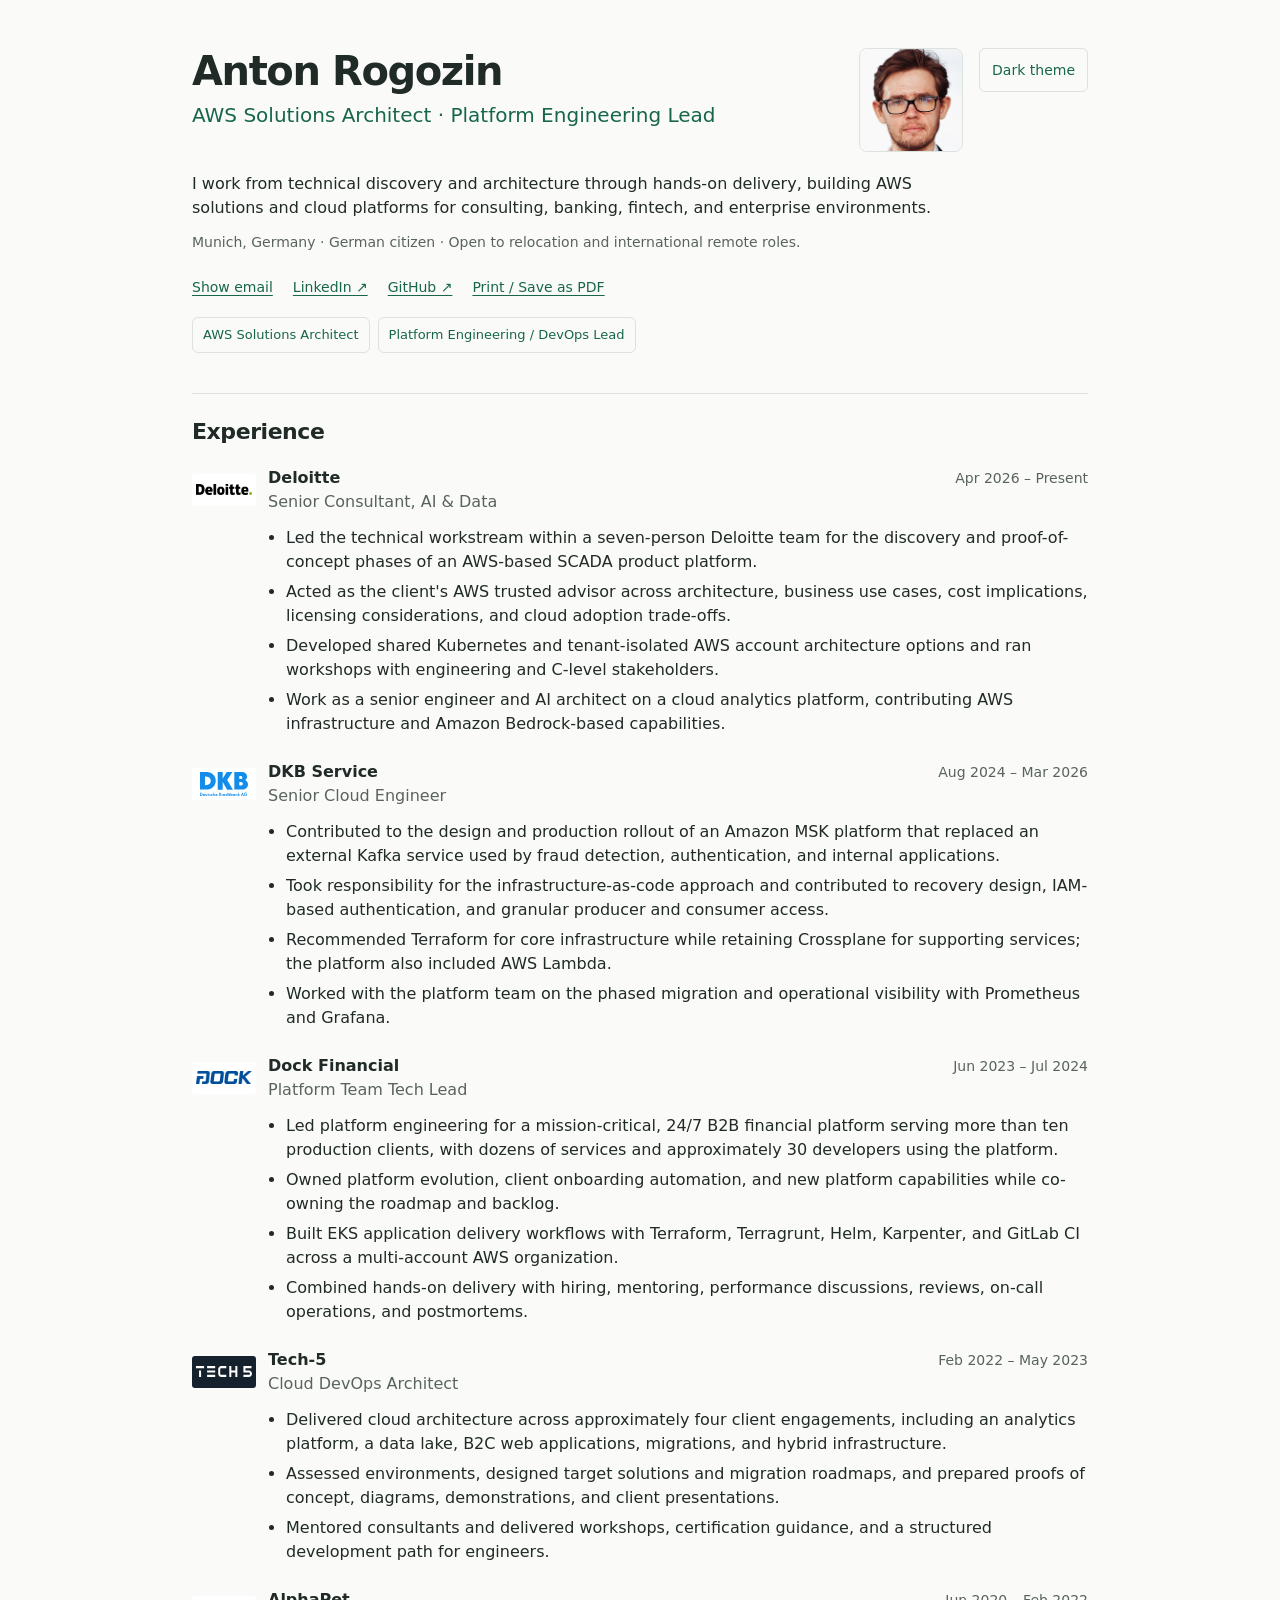
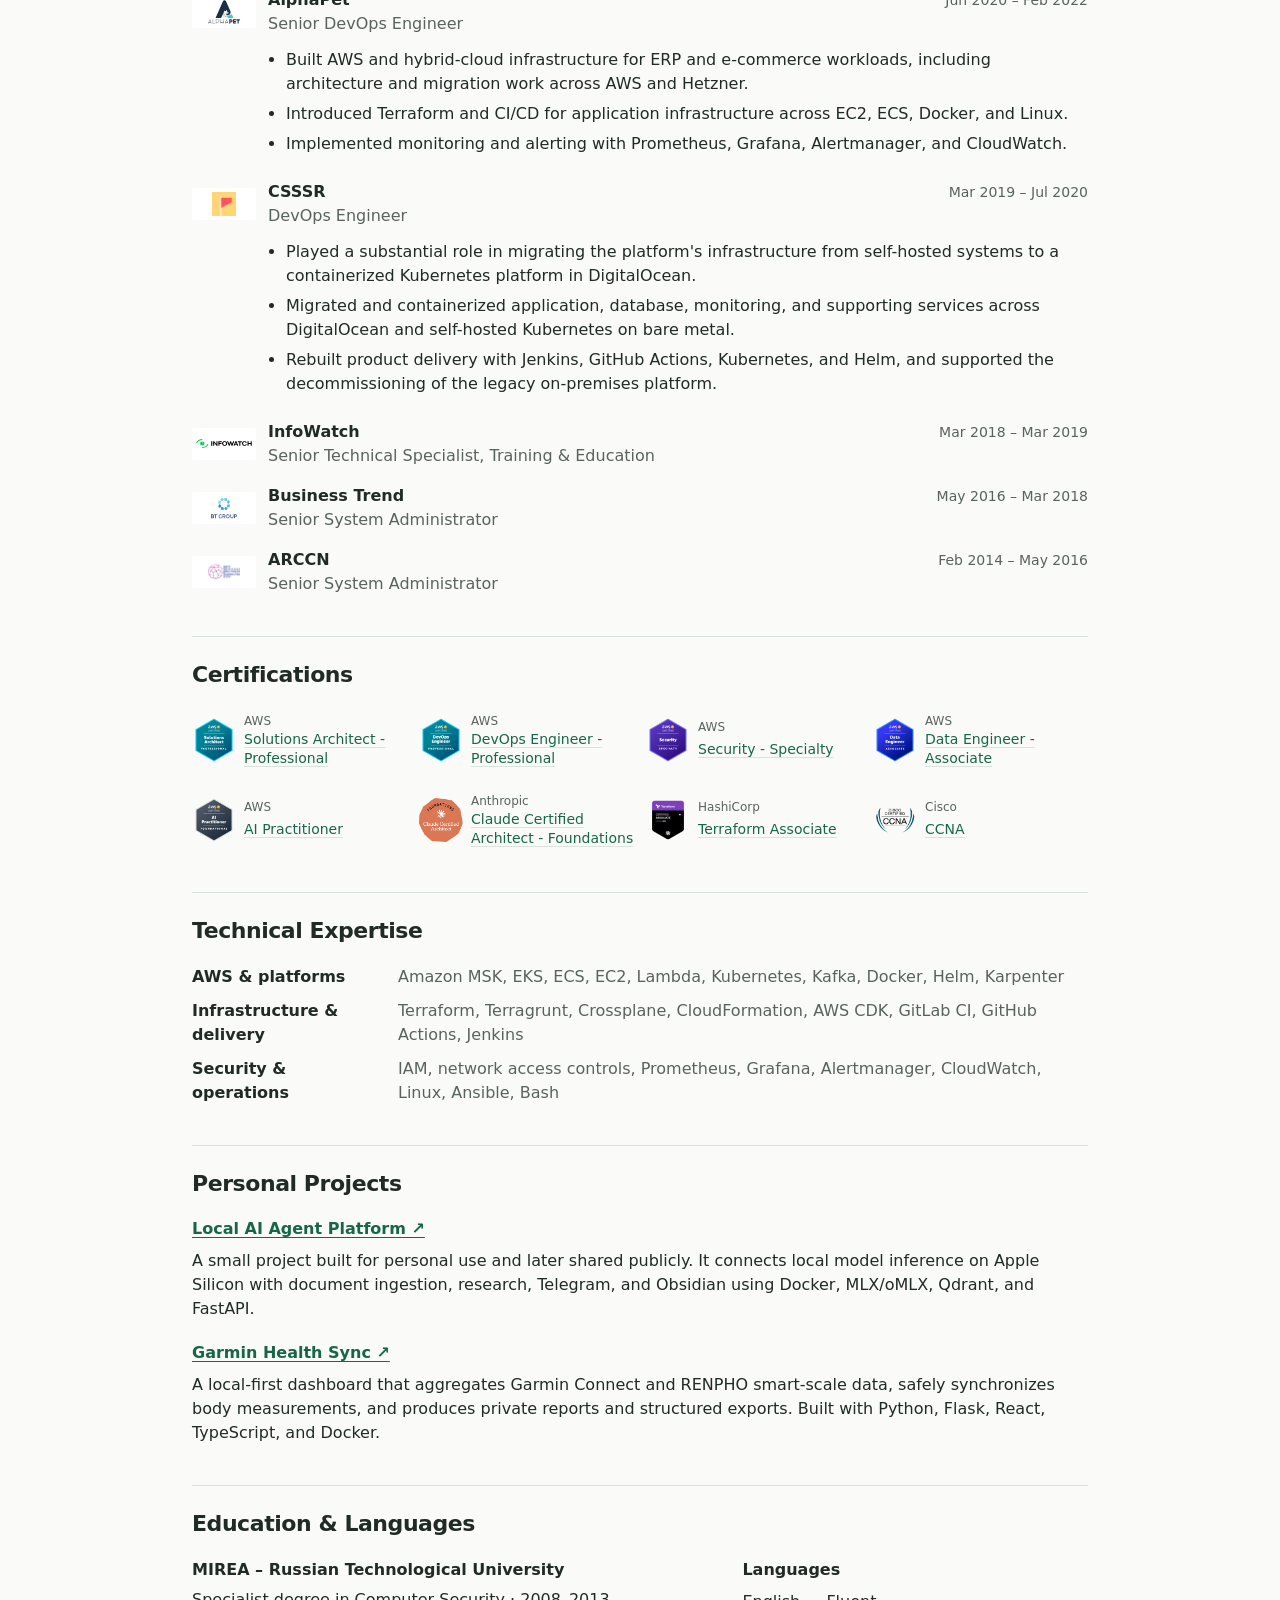
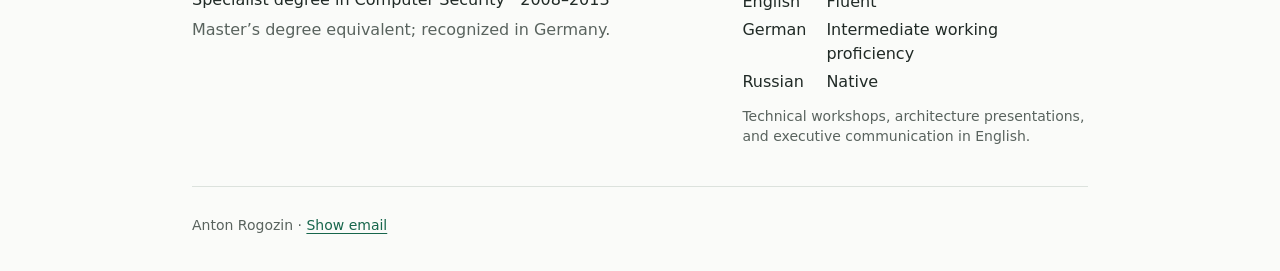
==== commit ffc40e8d: "add Garmin Health Sync personal project" ====
--- a/index.html
+++ b/index.html
@@ -13,7 +13,7 @@
     <meta name="twitter:card" content="summary">
     <title>Anton Rogozin - AWS Solutions Architect and Platform Engineering Lead</title>
     <link rel="icon" href="favicon.svg" type="image/svg+xml">
-    <link rel="stylesheet" href="styles.css?v=5">
+    <link rel="stylesheet" href="styles.css?v=6">
     <script defer src="app.js"></script>
   </head>
   <body>
@@ -71,9 +71,9 @@
           <div><dt>Security & operations</dt><dd>IAM, network access controls, Prometheus, Grafana, Alertmanager, CloudWatch, Linux, Ansible, Bash</dd></div>
         </dl>
       </section>
-      <section id="projects" aria-labelledby="projects-title"><h2 id="projects-title">Personal Project</h2>
-        <h3><a href="https://github.com/aarogozin/mlx-to-isolated-hermes" target="_blank" rel="noopener noreferrer">Local AI Agent Platform ↗</a></h3>
-        <p>A small project built for personal use and later shared publicly. It connects local model inference on Apple Silicon with document ingestion, research, Telegram, and Obsidian using Docker, MLX/oMLX, Qdrant, and FastAPI.</p>
+      <section id="projects" aria-labelledby="projects-title"><h2 id="projects-title">Personal Projects</h2>
+        <div class="personal-project"><h3><a href="https://github.com/aarogozin/mlx-to-isolated-hermes" target="_blank" rel="noopener noreferrer">Local AI Agent Platform ↗</a></h3><p>A small project built for personal use and later shared publicly. It connects local model inference on Apple Silicon with document ingestion, research, Telegram, and Obsidian using Docker, MLX/oMLX, Qdrant, and FastAPI.</p></div>
+        <div class="personal-project"><h3><a href="https://github.com/aarogozin/garmin-health-sync" target="_blank" rel="noopener noreferrer">Garmin Health Sync ↗</a></h3><p>A local-first dashboard that aggregates Garmin Connect and RENPHO smart-scale data, safely synchronizes body measurements, and produces private reports and structured exports. Built with Python, Flask, React, TypeScript, and Docker.</p></div>
       </section>
       <section id="education" aria-labelledby="education-title"><h2 id="education-title">Education & Languages</h2>
         <div class="education-grid"><div><h3>MIREA – Russian Technological University</h3><p>Specialist degree in Computer Security · 2008–2013</p><p class="muted">Master’s degree equivalent; recognized in Germany.</p></div><div class="languages"><h3>Languages</h3><dl class="language-list"><div><dt>English</dt><dd>Fluent</dd></div><div><dt>German</dt><dd>Intermediate working proficiency</dd></div><div><dt>Russian</dt><dd>Native</dd></div></dl><p class="language-note">Technical workshops, architecture presentations, and executive communication in English.</p></div></div>
--- a/styles.css
+++ b/styles.css
@@ -62,7 +62,8 @@
 .expertise > div { display: grid; grid-template-columns: 190px minmax(0, 1fr); gap: 16px; }
 dt { font-weight: 650; }
 dd { margin: 0; color: var(--muted); }
-#projects > p { margin-top: 8px; }
+.personal-project p { margin-top: 8px; }
+.personal-project + .personal-project { margin-top: 20px; }
 .education-grid { display: grid; grid-template-columns: 3fr 2fr; gap: 32px; }
 .education-grid p { margin-top: 6px; }
 .language-list { margin: 8px 0 0; display: grid; gap: 4px; }
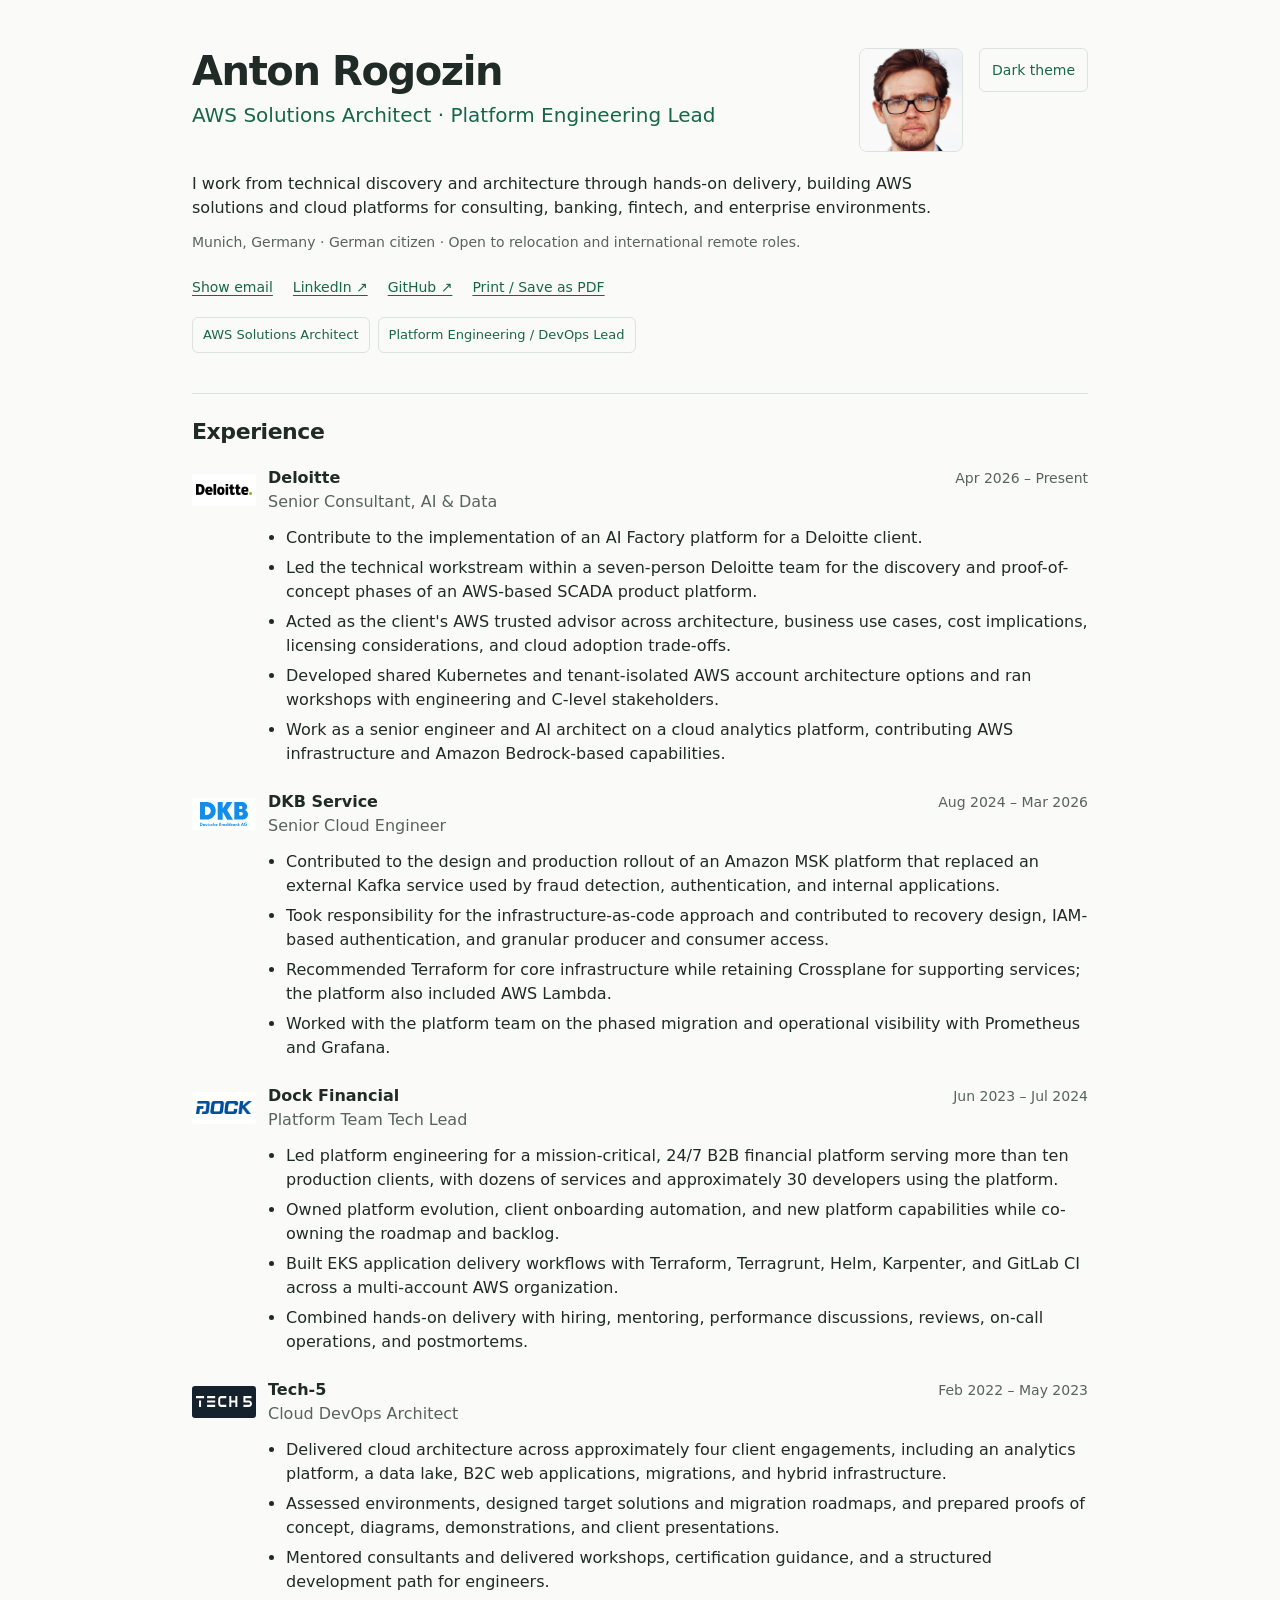
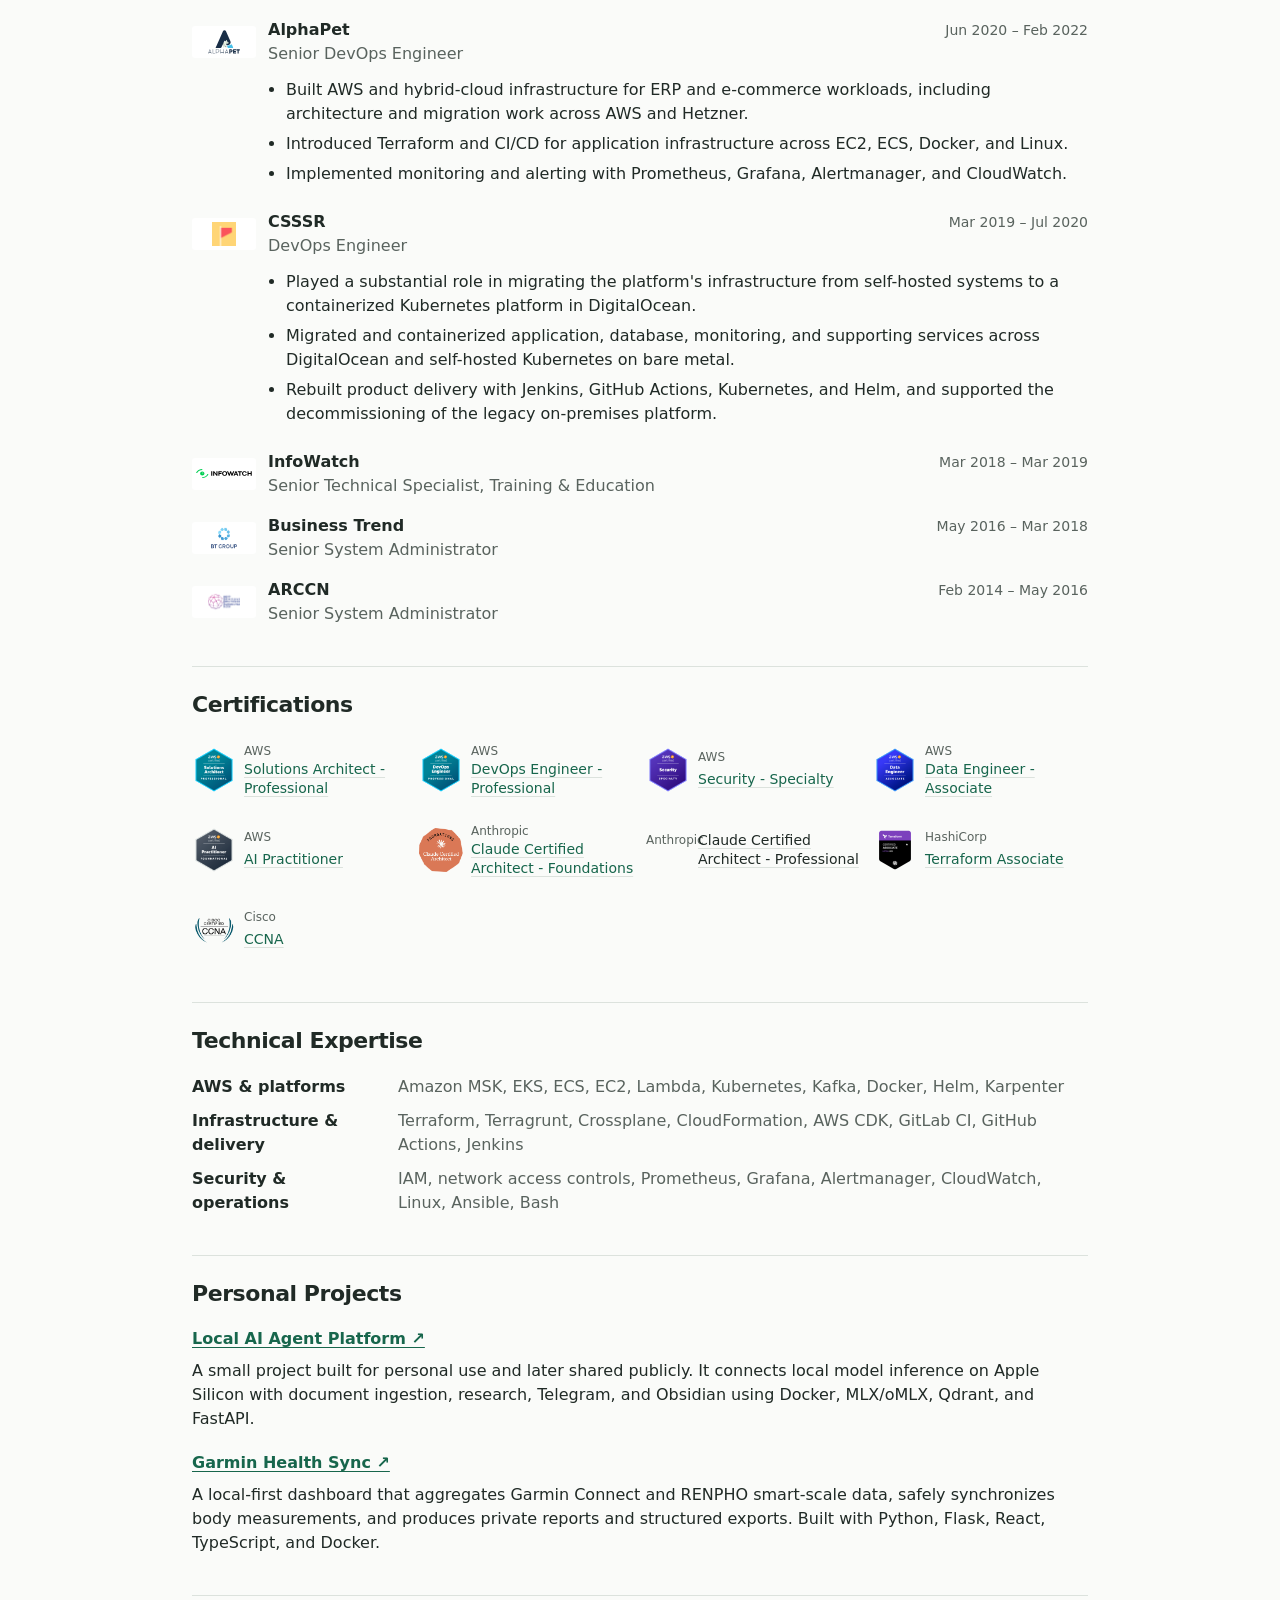
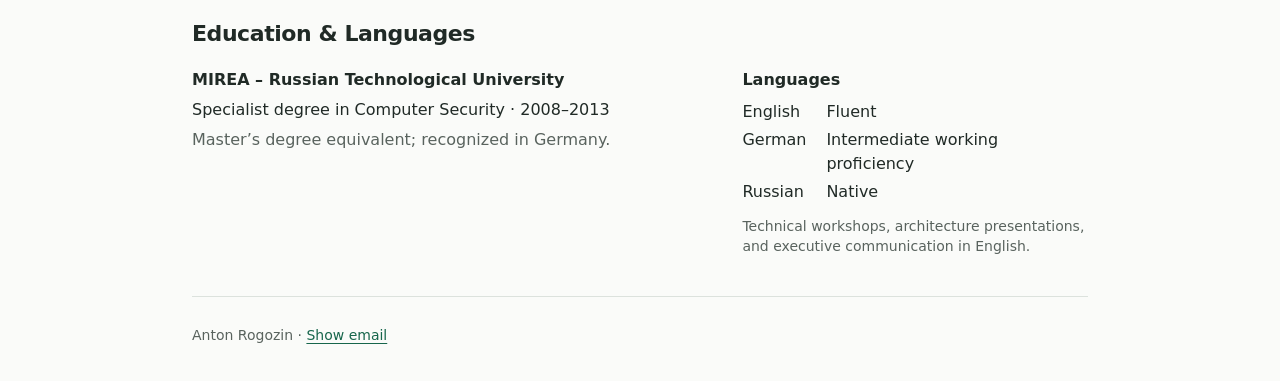
==== commit 7bed524f: "Update Deloitte AI Factory work and Claude Professional certification" ====
--- a/index.html
+++ b/index.html
@@ -29,7 +29,7 @@
       <section id="experience" aria-labelledby="experience-title"><h2 id="experience-title">Experience</h2>
         <article class="role">
           <div class="role-heading"><span class="company-logo"><img src="assets/companies/deloitte.png" alt="" width="64" height="32" loading="lazy"></span><div class="role-title"><h3>Deloitte</h3><p>Senior Consultant, AI & Data</p></div><p class="dates">Apr 2026 – Present</p></div>
-          <ul><li>Led the technical workstream within a seven-person Deloitte team for the discovery and proof-of-concept phases of an AWS-based SCADA product platform.</li><li>Acted as the client's AWS trusted advisor across architecture, business use cases, cost implications, licensing considerations, and cloud adoption trade-offs.</li><li>Developed shared Kubernetes and tenant-isolated AWS account architecture options and ran workshops with engineering and C-level stakeholders.</li><li>Work as a senior engineer and AI architect on a cloud analytics platform, contributing AWS infrastructure and Amazon Bedrock-based capabilities.</li></ul>
+          <ul><li>Contribute to the implementation of an AI Factory platform for a Deloitte client.</li><li>Led the technical workstream within a seven-person Deloitte team for the discovery and proof-of-concept phases of an AWS-based SCADA product platform.</li><li>Acted as the client's AWS trusted advisor across architecture, business use cases, cost implications, licensing considerations, and cloud adoption trade-offs.</li><li>Developed shared Kubernetes and tenant-isolated AWS account architecture options and ran workshops with engineering and C-level stakeholders.</li><li>Work as a senior engineer and AI architect on a cloud analytics platform, contributing AWS infrastructure and Amazon Bedrock-based capabilities.</li></ul>
         </article>
         <article class="role">
           <div class="role-heading"><span class="company-logo"><img src="assets/companies/dkb.svg" alt="" width="64" height="32" loading="lazy"></span><div class="role-title"><h3>DKB Service</h3><p>Senior Cloud Engineer</p></div><p class="dates">Aug 2024 – Mar 2026</p></div>
@@ -60,7 +60,7 @@
               <li><a class="cert-card" href="https://www.credly.com/org/amazon-web-services/badge/aws-certified-security-specialty" target="_blank" rel="noopener noreferrer"><span class="badge-image"><img src="assets/badges/aws-security.png" alt="" width="600" height="600" loading="lazy"></span><strong>AWS</strong><span>Security - Specialty</span></a></li>
               <li><a class="cert-card" href="https://www.credly.com/org/amazon-web-services/badge/aws-certified-data-engineer-associate" target="_blank" rel="noopener noreferrer"><span class="badge-image"><img src="assets/badges/aws-data-engineer.png" alt="" width="600" height="600" loading="lazy"></span><strong>AWS</strong><span>Data Engineer - Associate</span></a></li>
               <li><a class="cert-card" href="https://www.credly.com/org/amazon-web-services/badge/aws-certified-ai-practitioner" target="_blank" rel="noopener noreferrer"><span class="badge-image"><img src="assets/badges/aws-ai-practitioner.png" alt="" width="600" height="600" loading="lazy"></span><strong>AWS</strong><span>AI Practitioner</span></a></li>
-              <li><a class="cert-card" href="https://www.credly.com/org/anthropic/badge/claude-certified-architect-foundations" target="_blank" rel="noopener noreferrer"><span class="badge-image"><img src="assets/badges/claude-architect-foundations.png" alt="" width="604" height="604" loading="lazy"></span><strong>Anthropic</strong><span>Claude Certified Architect - Foundations</span></a></li>
+              <li><a class="cert-card" href="https://www.credly.com/org/anthropic/badge/claude-certified-architect-foundations" target="_blank" rel="noopener noreferrer"><span class="badge-image"><img src="assets/badges/claude-architect-foundations.png" alt="" width="604" height="604" loading="lazy"></span><strong>Anthropic</strong><span>Claude Certified Architect - Foundations</span></a></li><li><div class="cert-card"><strong>Anthropic</strong><span>Claude Certified Architect - Professional</span></div></li>
               <li><a class="cert-card" href="https://developer.hashicorp.com/certifications/infrastructure-automation" target="_blank" rel="noopener noreferrer"><span class="badge-image badge-wide"><img src="assets/badges/terraform.png" alt="" width="672" height="352" loading="lazy"></span><strong>HashiCorp</strong><span>Terraform Associate</span></a></li>
               <li><a class="cert-card" href="https://www.credly.com/org/cisco/badge/ccna" target="_blank" rel="noopener noreferrer"><span class="badge-image"><img src="assets/badges/ccna.png" alt="" width="600" height="600" loading="lazy"></span><strong>Cisco</strong><span>CCNA</span></a></li>
             </ul></div></section>
